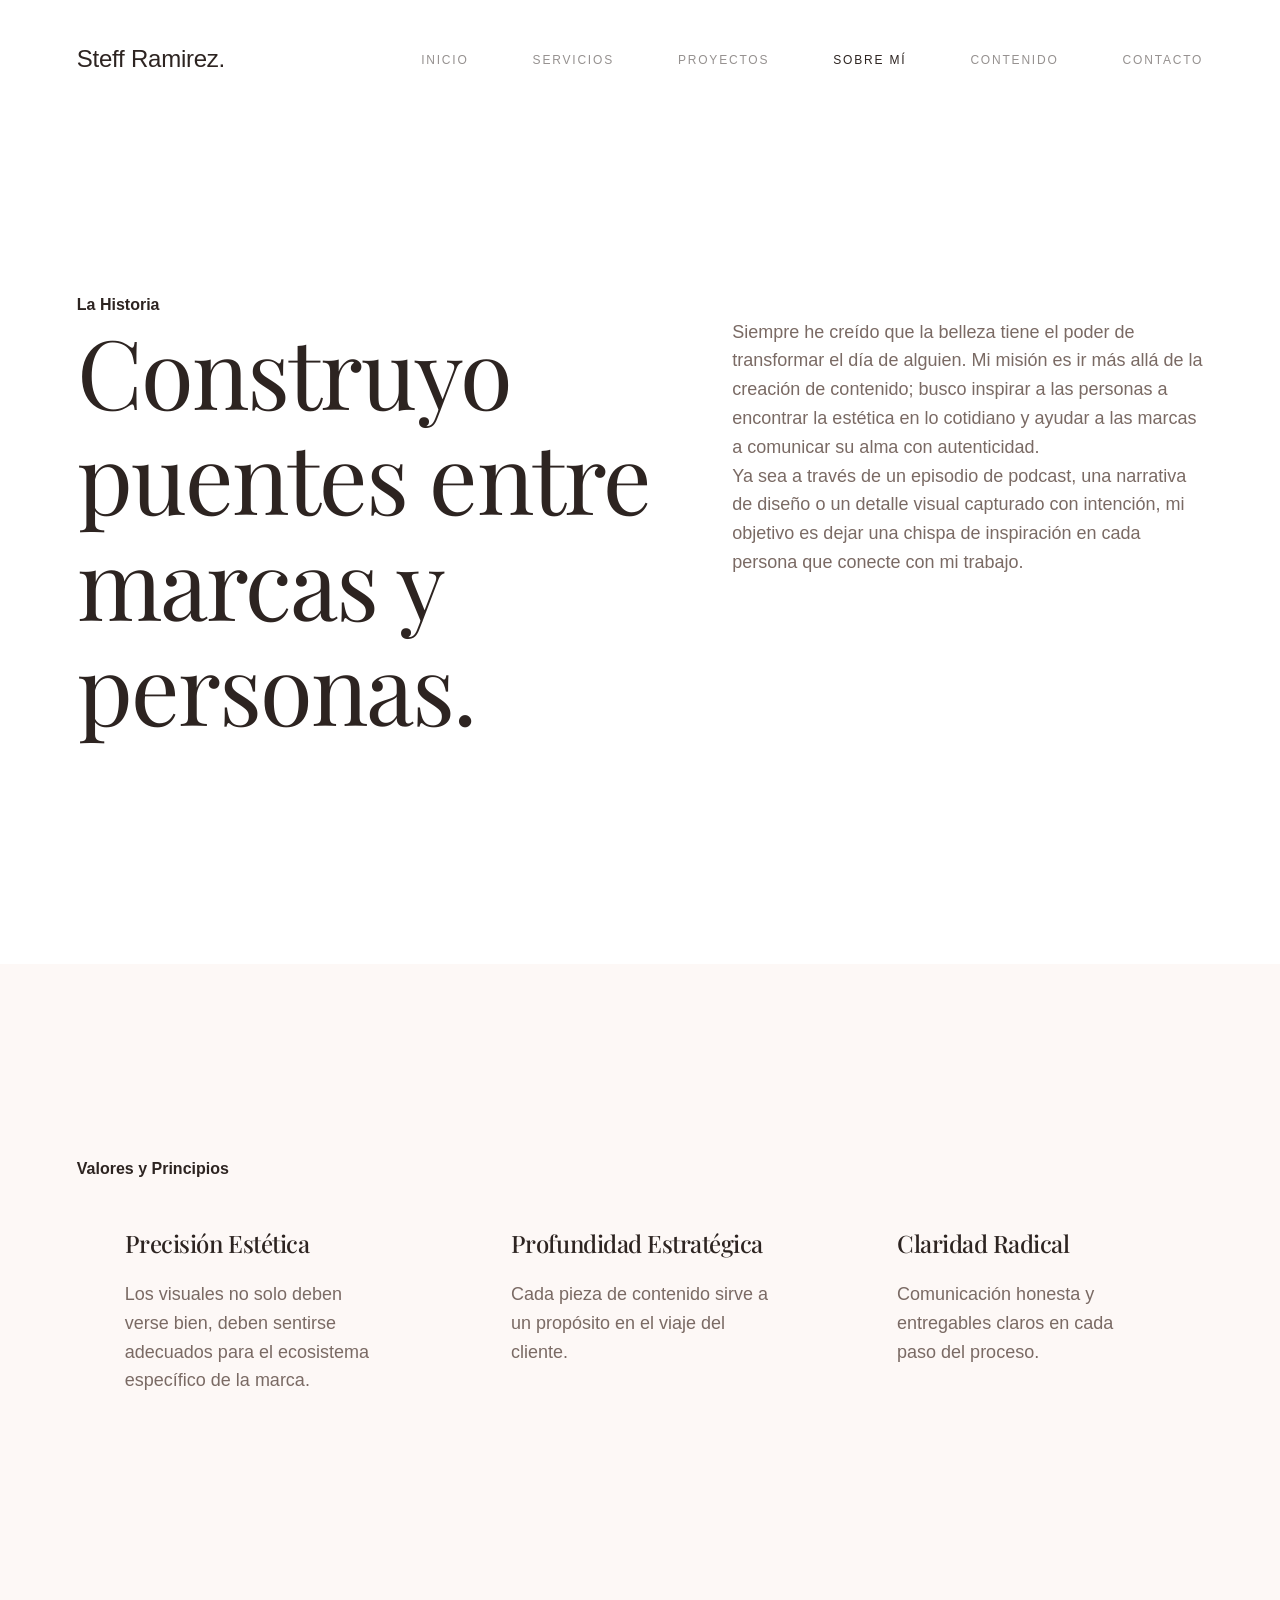
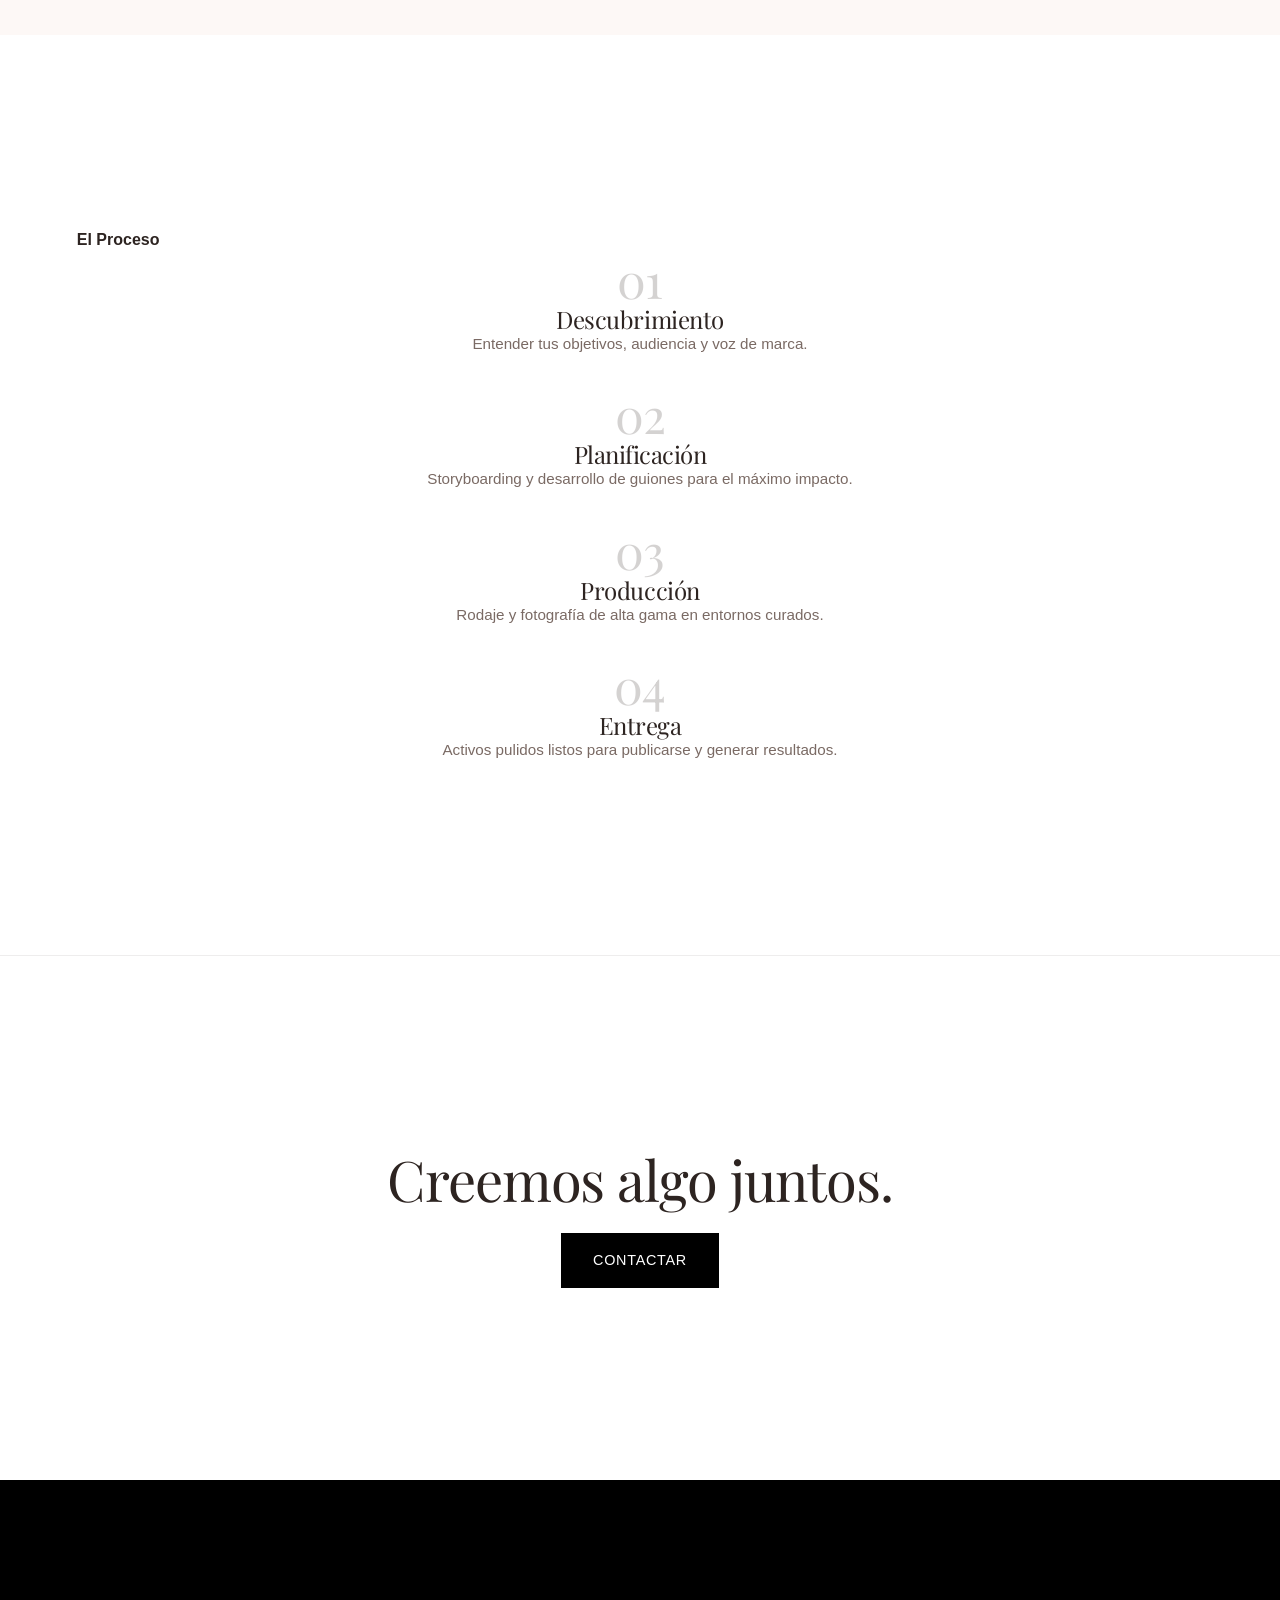
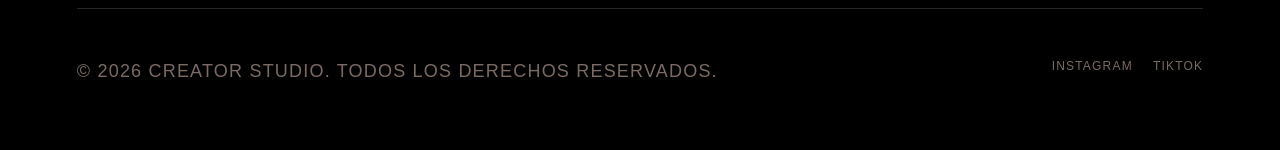
==== about.html @ 2f7686f2 "Initial commit: Portfolio base" ====
<!DOCTYPE html>
<html lang="es">

<head>
    <meta charset="UTF-8">
    <meta name="viewport" content="width=device-width, initial-scale=1.0">
    <meta name="description"
        content="Sobre mí - Steff Ramirez, Directora Creativa. Especializada en estética, diseño y narrativa visual para marcas premium.">
    <title>Sobre mí | Steff Ramirez</title>
    <link rel="stylesheet" href="css/style.css">
</head>

<body>

    <!-- Navegación -->
    <nav id="main-nav">
        <div class="container">
            <a href="index.html" class="logo">Steff Ramirez.</a>
            <button class="mobile-menu-btn" aria-label="Abrir menú">
                <span></span>
                <span></span>
            </button>
            <ul class="nav-links">
                <li><a href="index.html">Inicio</a></li>
                <li><a href="services.html">Servicios</a></li>
                <li><a href="work.html">Proyectos</a></li>
                <li><a href="about.html" class="active">Sobre mí</a></li>
                <li><a href="content.html">Contenido</a></li>
                <li><a href="contact.html">Contacto</a></li>
            </ul>
        </div>
    </nav>

    <main>
        <div style="margin-top: 100px;"></div>

        <!-- 1. INTRODUCCIÓN -->
        <section id="about-intro">
            <div class="container">
                <h4 class="section-label">La Historia</h4>
                <div class="grid grid-2">
                    <div>
                        <h1>Construyo puentes entre marcas y personas.</h1>
                    </div>
                    <div>
                        <p>Siempre he creído que la belleza tiene el poder de transformar el día de alguien. Mi misión
                            es ir más allá de la creación de contenido; busco inspirar a las personas a encontrar la
                            estética en lo cotidiano y ayudar a las marcas a comunicar su alma con autenticidad.</p>
                        <p>Ya sea a través de un episodio de podcast, una narrativa de diseño o un detalle visual
                            capturado con intención, mi objetivo es dejar una chispa de inspiración en cada persona que
                            conecte con mi trabajo.</p>
                    </div>
                </div>
            </div>
        </section>

        <!-- 2. VALORES / PRINCIPIOS -->
        <section id="values" style="background-color: var(--bg-secondary);">
            <div class="container">
                <h4 class="section-label">Valores y Principios</h4>
                <div class="grid grid-3">
                    <div class="card">
                        <h3>Precisión Estética</h3>
                        <p>Los visuales no solo deben verse bien, deben sentirse adecuados para el ecosistema específico
                            de la marca.</p>
                    </div>
                    <div class="card">
                        <h3>Profundidad Estratégica</h3>
                        <p>Cada pieza de contenido sirve a un propósito en el viaje del cliente.</p>
                    </div>
                    <div class="card">
                        <h3>Claridad Radical</h3>
                        <p>Comunicación honesta y entregables claros en cada paso del proceso.</p>
                    </div>
                </div>
            </div>
        </section>

        <!-- 3. PROCESO / CÓMO TRABAJO -->
        <section id="process">
            <div class="container">
                <h4 class="section-label">El Proceso</h4>
                <div class="grid grid-4" style="text-align: center;">
                    <div>
                        <h2 style="font-size: 3rem; opacity: 0.2; margin-bottom: 0;">01</h2>
                        <h3>Descubrimiento</h3>
                        <p style="font-size: 0.95rem;">Entender tus objetivos, audiencia y voz de marca.</p>
                    </div>
                    <div>
                        <h2 style="font-size: 3rem; opacity: 0.2; margin-bottom: 0;">02</h2>
                        <h3>Planificación</h3>
                        <p style="font-size: 0.95rem;">Storyboarding y desarrollo de guiones para el máximo impacto.</p>
                    </div>
                    <div>
                        <h2 style="font-size: 3rem; opacity: 0.2; margin-bottom: 0;">03</h2>
                        <h3>Producción</h3>
                        <p style="font-size: 0.95rem;">Rodaje y fotografía de alta gama en entornos curados.</p>
                    </div>
                    <div>
                        <h2 style="font-size: 3rem; opacity: 0.2; margin-bottom: 0;">04</h2>
                        <h3>Entrega</h3>
                        <p style="font-size: 0.95rem;">Activos pulidos listos para publicarse y generar resultados.</p>
                    </div>
                </div>
            </div>
        </section>

        <!-- CTA -->
        <section id="cta" style="text-align: center; border-top: 1px solid var(--border);">
            <div class="container">
                <h2>Creemos algo juntos.</h2>
                <a href="contact.html" class="btn btn-primary"
                    style="background: black; color: white; margin-top: var(--space-m);">Contactar</a>
            </div>
        </section>
    </main>

    <footer>
        <div class="container">
            <div class="footer-bottom">
                <p>&copy; 2026 Creator Studio. Todos los derechos reservados.</p>
                <div style="display: flex; gap: 20px;">
                    <a href="#" style="text-decoration: none; color: var(--text-secondary);">Instagram</a>
                    <a href="#" style="text-decoration: none; color: var(--text-secondary);">TikTok</a>
                </div>
            </div>
        </div>
    </footer>

    <script src="js/main.js"></script>
</body>

</html>
---- css/style.css ----
@import url('https://api.fontshare.com/v2/css?f[]=satoshi@400,500,700&display=swap');
@import url('https://fonts.googleapis.com/css2?family=Playfair+Display:ital,wght@0,400;0,600;1,400&family=Allison&display=swap');

/* 
  REFINED DESIGN SYSTEM - MODERN & PREMIUM
  Focus: Editorial Layout, Subtle Micro-interactions, Advanced Typography
*/

:root {
    /* Beauty & Interiors Palette - Warm, Blush, & Earthy */
    --bg-primary: #ffffff;
    --bg-secondary: #fdf8f6;
    /* Soft blush/cream */
    --bg-tertiary: #2d2421;
    /* Deep terracotta/espresso */

    --text-primary: #2d2421;
    --text-secondary: #7a6a64;
    --text-dim: #b5a49e;

    --accent: #e6b8a2;
    /* Soft terracotta accent */
    --accent-dark: #deab90;
    --border: rgba(45, 36, 33, 0.08);
    --border-light: rgba(255, 255, 255, 0.15);

    /* Typography */
    --font-main: 'Satoshi', sans-serif;
    --font-serif: 'Playfair Display', serif;
    --font-script: 'Allison', cursive;
    --lh-body: 1.6;
    --lh-heading: 1.1;
    --ls-heading: -0.02em;

    /* Proportional Spacing (Golden Ratio inspired) */
    --space-unit: 1rem;
    --space-sections: clamp(6rem, 15vw, 12rem);

    /* Transitions */
    --transition-main: all 0.6s cubic-bezier(0.16, 1, 0.3, 1);
}

/* Reset & Base */
*,
*::before,
*::after {
    box-sizing: border-box;
    margin: 0;
    padding: 0;
}

/* Global Accent Styles */
.serif {
    font-family: var(--font-serif);
}

.italic {
    font-family: var(--font-script);
    font-size: 1.4em;
    line-height: 0;
    vertical-align: middle;
}

html,
body {
    width: 100%;
    margin: 0;
    padding: 0;
    overflow-x: hidden;
    position: relative;
    -webkit-font-smoothing: antialiased;
}

body {
    font-family: var(--font-main);
    background-color: var(--bg-primary);
    color: var(--text-primary);
    line-height: var(--lh-body);
}

/* Base Typography */
h1,
h2,
h3 {
    font-family: var(--font-serif);
    font-weight: 400;
    line-height: var(--lh-heading);
    letter-spacing: var(--ls-heading);
}

h1 {
    font-size: clamp(3rem, 10vw, 6rem);
    margin-bottom: 2rem;
}

h2 {
    font-size: clamp(2rem, 6vw, 3.5rem);
    margin-bottom: 1.5rem;
}

h3 {
    font-size: clamp(1.1rem, 2vw, 1.5rem);
}

p {
    font-size: 1.125rem;
    color: var(--text-secondary);
}

/* Layout */
.container {
    max-width: 1400px;
    margin: 0 auto;
    padding: 0 6vw;
}

section {
    padding: var(--space-sections) 0;
}

/* Reveal Animation Class */
.reveal {
    opacity: 0;
    transform: translateY(30px);
    transition: var(--transition-main);
}

.reveal.visible {
    opacity: 1;
    transform: translateY(0);
}

/* Navigation - Modern Floating Style */
nav {
    position: fixed;
    top: 0;
    left: 0;
    width: 100%;
    padding: 2.5rem 0;
    z-index: 1000;
    transition: var(--transition-main);
}

nav.scrolled {
    padding: 1.5rem 0;
    background: rgba(255, 255, 255, 0.8);
    backdrop-filter: blur(20px);
    border-bottom: 1px solid var(--border);
}

nav .container {
    display: flex;
    justify-content: space-between;
    align-items: center;
}

.logo {
    font-family: var(--font-heading);
    font-size: 1.5rem;
    font-weight: 500;
    text-decoration: none;
    color: var(--text-primary);
    letter-spacing: -0.01em;
}

.nav-links {
    display: flex;
    gap: 4rem;
    list-style: none;
}

.nav-links a {
    text-decoration: none;
    color: var(--text-primary);
    font-size: 0.75rem;
    font-weight: 500;
    text-transform: uppercase;
    letter-spacing: 0.15em;
    opacity: 0.5;
    transition: var(--transition-main);
}

.nav-links a:hover,
.nav-links a.active {
    opacity: 1;
}

.mobile-menu-btn {
    display: none;
    flex-direction: column;
    gap: 6px;
    background: none;
    border: none;
    cursor: pointer;
    z-index: 1001;
    padding: 10px;
}

.mobile-menu-btn span {
    display: block;
    width: 24px;
    height: 1px;
    background: var(--text-primary);
    transition: var(--transition-main);
}

/* Hero Section - Personal Split Style */
.hero {
    min-height: 100vh;
    display: flex;
    align-items: center;
    position: relative;
    overflow: hidden;
    background-color: var(--bg-primary);
    padding: 100px 0 0 0;
}

.hero .container {
    display: grid;
    grid-template-columns: 1.2fr 1fr;
    align-items: center;
    gap: 4vw;
    max-width: 100%;
    padding: 0 8vw;
    z-index: 2;
}

.hero {
    min-height: 100vh;
    display: flex;
    align-items: center;
    padding: 140px 0 80px;
    background-color: var(--bg-primary);
}

.hero .container {
    display: grid;
    grid-template-columns: 1.2fr 0.8fr;
    /* Asimetría elegante */
    align-items: center;
    gap: 0;
    /* Controlamos el gap con margins */
}

.hero-content {
    max-width: 650px;
    z-index: 10;
    padding-right: 4rem;
}

@media (min-width: 1024px) {
    .hero-content {
        margin-right: -80px;
        /* Superposición sutil sobre la imagen */
    }
}

.hero-image-container {
    position: relative;
    aspect-ratio: 4/5;
    height: auto;
    width: 100%;
    overflow: hidden;
    border-radius: 2px;
    box-shadow: 0 40px 80px rgba(0, 0, 0, 0.03);
}

.hero-image-container::after {
    content: '';
    position: absolute;
    top: 0;
    left: 0;
    width: 100%;
    height: 100%;
    background: linear-gradient(to right, var(--bg-primary) 0%, transparent 15%);
    pointer-events: none;
}

.hero-image-container img {
    width: 100%;
    height: 100%;
    object-fit: cover;
    transition: transform 1.5s cubic-bezier(0.16, 1, 0.3, 1);
}

.hero-image-container:hover img {
    transform: scale(1.05);
}

.hero-vertical-label {
    position: absolute;
    top: 50%;
    right: 2rem;
    transform: translateY(-50%) rotate(90deg);
    transform-origin: center;
    font-size: 0.65rem;
    text-transform: uppercase;
    letter-spacing: 0.4em;
    color: rgba(255, 255, 255, 0.6);
    z-index: 10;
    white-space: nowrap;
    pointer-events: none;
}

.hero-tag {
    display: inline-block;
    padding: 0.5rem 0;
    /* Sin bordes, solo texto elegante */
    font-size: 0.75rem;
    text-transform: uppercase;
    letter-spacing: 0.2em;
    color: var(--text-dim);
    margin-bottom: 1rem;
}

.hero h1 {
    color: var(--text-primary);
    font-size: clamp(3rem, 6vw, 4.5rem);
    line-height: 1.05;
    margin-bottom: 2.5rem;
    font-weight: 400;
}

.hero-description {
    font-size: 1.15rem;
    font-weight: 300;
    letter-spacing: -0.01em;
    color: var(--text-secondary);
    max-width: 520px;
    margin-bottom: 4rem;
    line-height: 1.9;
    opacity: 0.9;
}

/* Buttons - Premium Reveal */
.btn {
    display: inline-flex;
    align-items: center;
    padding: 1rem 2rem;
    text-decoration: none;
    font-weight: 500;
    font-size: 0.9rem;
    letter-spacing: 0.05em;
    text-transform: uppercase;
    transition: all 0.4s cubic-bezier(0.16, 1, 0.3, 1);
    position: relative;
}

.btn-primary {
    background: var(--text-primary);
    color: white;
    border-radius: 0;
    /* Estilo boutique cuadrado */
}

.btn-primary:hover {
    background: #000;
    transform: translateY(-2px);
    box-shadow: 0 10px 20px rgba(0, 0, 0, 0.1);
}

.btn-secondary {
    color: var(--text-primary);
    border-bottom: 1px solid var(--text-primary);
    /* Estilo editorial link */
    padding: 1rem 0;
    margin-left: 2rem;
}

.btn-secondary:hover {
    color: var(--accent);
    border-bottom-color: var(--accent);
}

/* Grid System */
.grid {
    display: grid;
    gap: 2rem;
}

.grid-2 {
    grid-template-columns: 1.1fr 0.9fr;
    gap: 5rem;
}

.grid-3 {
    grid-template-columns: repeat(3, 1fr);
}

/* Boutique Gallery Grid - 3 Columns */
.work-grid {
    display: grid;
    grid-template-columns: repeat(3, 1fr);
    gap: 3rem 2rem;
    padding-top: 1rem;
}

.work-item {
    display: flex;
    flex-direction: column;
}

.work-item .img-wrapper {
    width: 100%;
    aspect-ratio: 4/5;
    overflow: hidden;
    border-radius: 2px;
    background: var(--bg-secondary);
    margin-bottom: 1.5rem;
    box-shadow: 0 10px 30px rgba(0, 0, 0, 0.02);
}

.work-item img {
    width: 100%;
    height: 100%;
    object-fit: cover;
    transition: transform 1.2s cubic-bezier(0.16, 1, 0.3, 1);
}

.work-item:hover img {
    transform: scale(1.05);
}

.work-info h3 {
    font-size: 1.1rem;
    /* Más pequeño para el grid de 3 */
    font-weight: 500;
    margin-bottom: 0.25rem;
    color: var(--text-primary);
}

.work-info span {
    font-family: var(--font-main);
    font-size: 0.65rem;
    /* Ajuste proporcional */
    text-transform: uppercase;
    letter-spacing: 0.15em;
    color: var(--accent);
    display: block;
    margin-bottom: 0.4rem;
}

/* Cards & Sections */
.section-header {
    margin-bottom: 5rem;
    max-width: 800px;
}

.label-main {
    font-size: 0.75rem;
    text-transform: uppercase;
    letter-spacing: 0.2em;
    color: var(--text-dim);
    margin-bottom: 0.75rem;
    display: block;
}

.offering-card {
    padding: 3rem 0;
    border-top: 1px solid var(--border);
    transition: var(--transition-main);
}

.offering-card::before {
    content: attr(data-number);
    display: block;
    font-family: var(--font-serif);
    font-size: 0.85rem;
    color: var(--accent);
    margin-bottom: 2rem;
    letter-spacing: 0.2em;
}

.offering-card h3 {
    margin-bottom: 1.5rem;
    font-size: 1.5rem;
    font-weight: 500;
    color: var(--text-primary);
}

.offering-card p {
    font-size: 1rem;
    color: var(--text-secondary);
    line-height: 1.7;
    max-width: 90%;
}

.offering-card:hover {
    transform: translateY(10px);
    /* Movimiento suave sin alterar el tamaño de la caja */
}

.card {
    padding: 3rem;
    background: var(--bg-secondary);
    border: none;
    transition: var(--transition-main);
}

.card h3 {
    margin-bottom: 1.5rem;
    font-size: 1.5rem;
    font-weight: 500;
    color: var(--text-primary);
}

.card p {
    color: var(--text-secondary);
}

.card:hover {
    transform: translateY(-10px);
    box-shadow: 0 20px 40px rgba(0, 0, 0, 0.03);
}

.process-list {
    margin-top: 2rem;
}

.process-item {
    padding: 1.5rem 0;
    border-bottom: 1px solid var(--border);
}

.process-item:last-child {
    border-bottom: none;
}

.process-item h4 {
    font-size: 0.9rem;
    text-transform: uppercase;
    letter-spacing: 0.1em;
    margin-bottom: 0.5rem;
    color: var(--text-primary);
}

.process-item p {
    font-size: 0.95rem;
    color: var(--text-secondary);
}

/* Footer */
footer {
    padding: 8rem 0 4rem;
    background: #000;
    color: white;
}

.footer-top {
    display: flex;
    justify-content: space-between;
    align-items: flex-end;
    margin-bottom: 6rem;
}

.footer-logo {
    font-family: var(--font-heading);
    font-size: 1.5rem;
    font-weight: 500;
    letter-spacing: -0.01em;
    opacity: 0.9;
}

.footer-bottom {
    display: flex;
    justify-content: space-between;
    padding-top: 3rem;
    border-top: 1px solid var(--border-light);
    font-size: 0.75rem;
    color: var(--text-dim);
    text-transform: uppercase;
    letter-spacing: 0.1em;
}

/* Responsive */
@media (max-width: 1024px) {
    .hero .container {
        grid-template-columns: 1fr;
        text-align: center;
        gap: 4rem;
    }

    .hero-content {
        max-width: 100%;
        padding-right: 0;
        margin-right: 0;
    }

    .hero-image-container {
        max-width: 500px;
        /* Tamaño más manejable en tablet vertical */
        margin: 0 auto;
    }

    .btn-secondary {
        margin-left: 0;
        margin-top: 2rem;
        display: block;
        width: fit-content;
        margin-inline: auto;
    }
}

@media (max-width: 900px) {
    .mobile-menu-btn {
        display: flex;
    }

    .nav-links {
        position: fixed;
        top: 0;
        right: -100%;
        width: 100%;
        height: 100vh;
        background: var(--bg-primary);
        flex-direction: column;
        justify-content: center;
        align-items: center;
        gap: 3rem;
        transition: var(--transition-main);
        z-index: 1000;
        visibility: hidden;
        /* Seguridad extra contra overflow */
        pointer-events: none;
    }

    .nav-links.open {
        right: 0;
        visibility: visible;
        pointer-events: all;
    }

    .nav-links a {
        font-size: 1.5rem;
        opacity: 1;
    }

    .grid-2,
    .grid-3 {
        grid-template-columns: 1fr;
        gap: 4rem;
    }

    .work-grid {
        grid-template-columns: repeat(2, 1fr);
        gap: 2rem;
    }
}

@media (max-width: 600px) {
    .container {
        padding: 0 6vw;
    }

    h1 {
        font-size: 2.5rem;
    }

    .work-grid {
        grid-template-columns: 1fr;
    }

    /* 1 en móvil */

    .work-item.small {
        margin-top: 0;
    }

    .footer-top {
        flex-direction: column;
        align-items: flex-start;
        gap: 2rem;
    }

    .footer-logo {
        font-size: 1.2rem;
        word-break: break-word;
    }

    .cta-group {
        display: flex;
        flex-direction: column;
        align-items: center;
    }

    .footer-bottom {
        flex-direction: column;
        gap: 2rem;
        text-align: center;
        align-items: center;
    }

    .footer-bottom div {
        justify-content: center;
    }
}

/* Global Fix for Overflow */
img,
video,
iframe,
canvas,
svg {
    max-width: 100%;
    height: auto;
}

h1,
h2,
h3,
h4,
h5,
h6,
p,
a,
span {
    overflow-wrap: break-word;
    word-wrap: break-word;
}

html,
body {
    max-width: 100%;
    overflow-x: hidden;
}
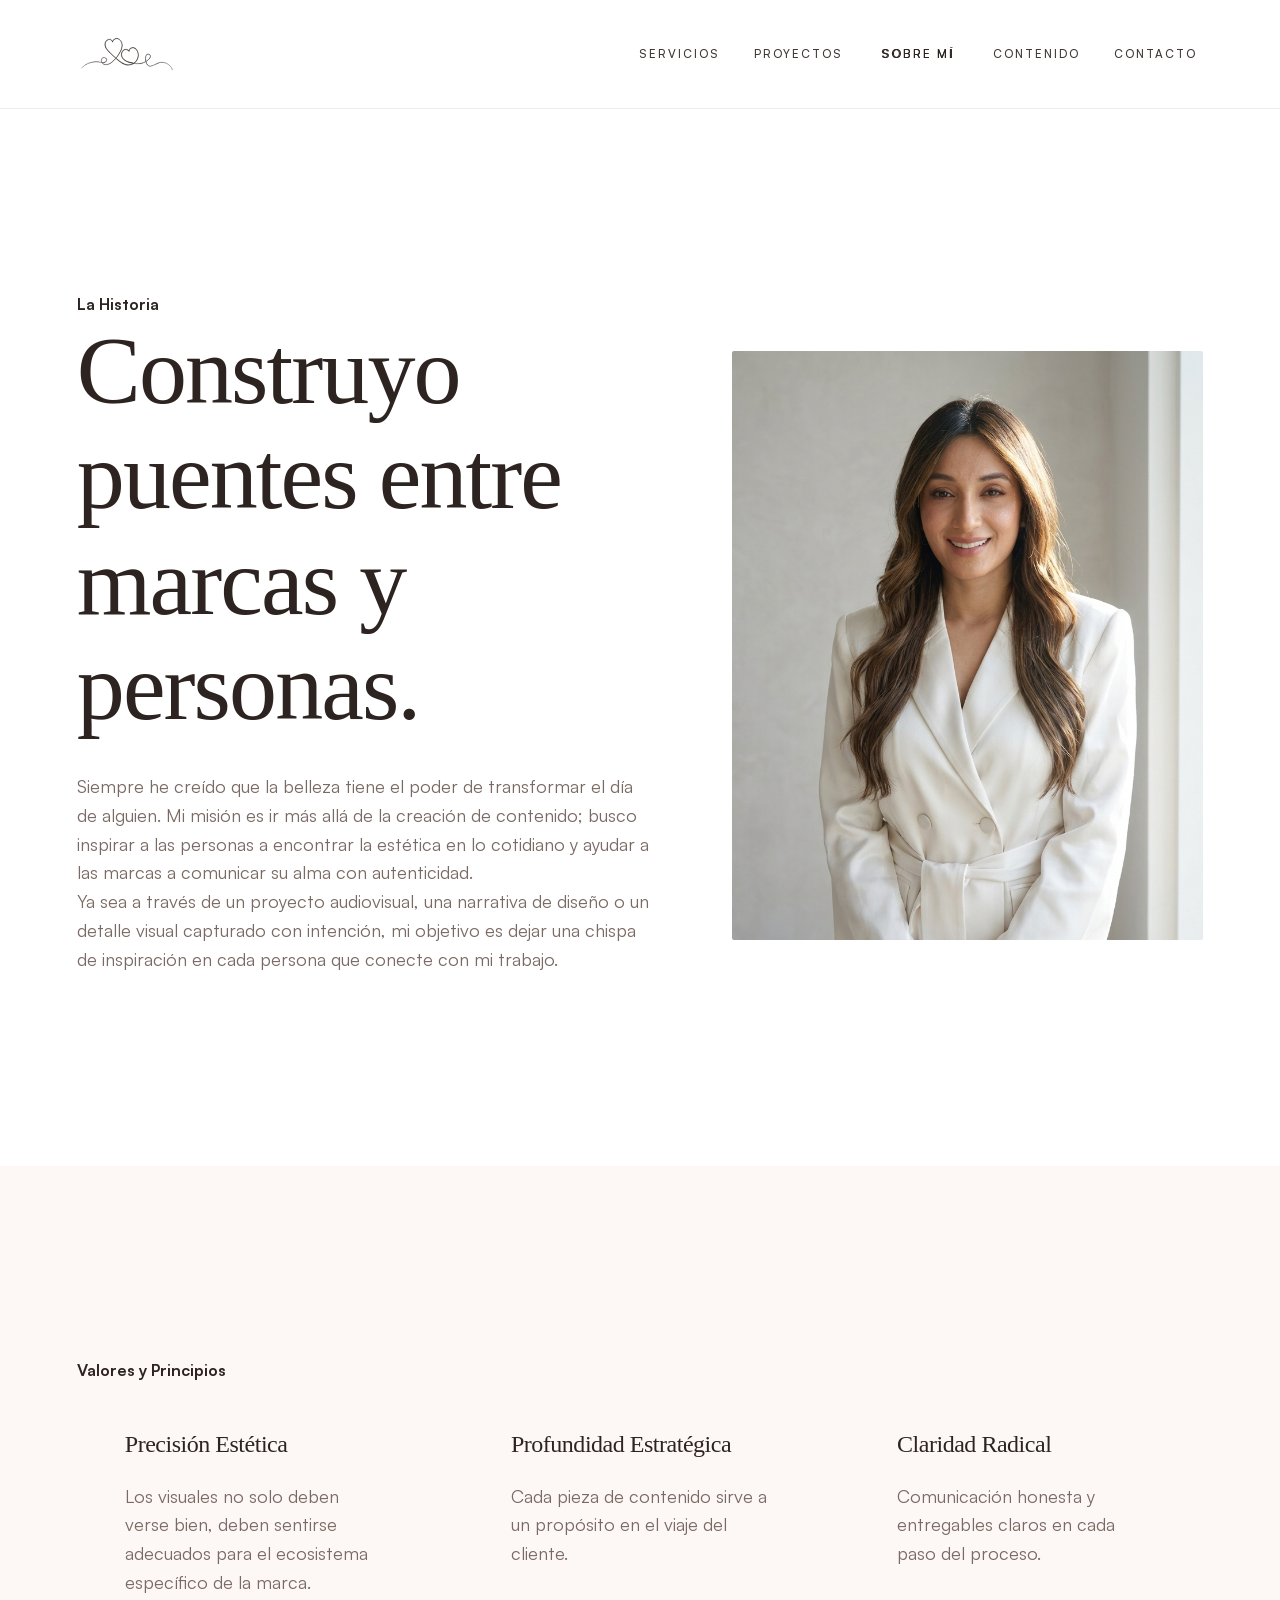
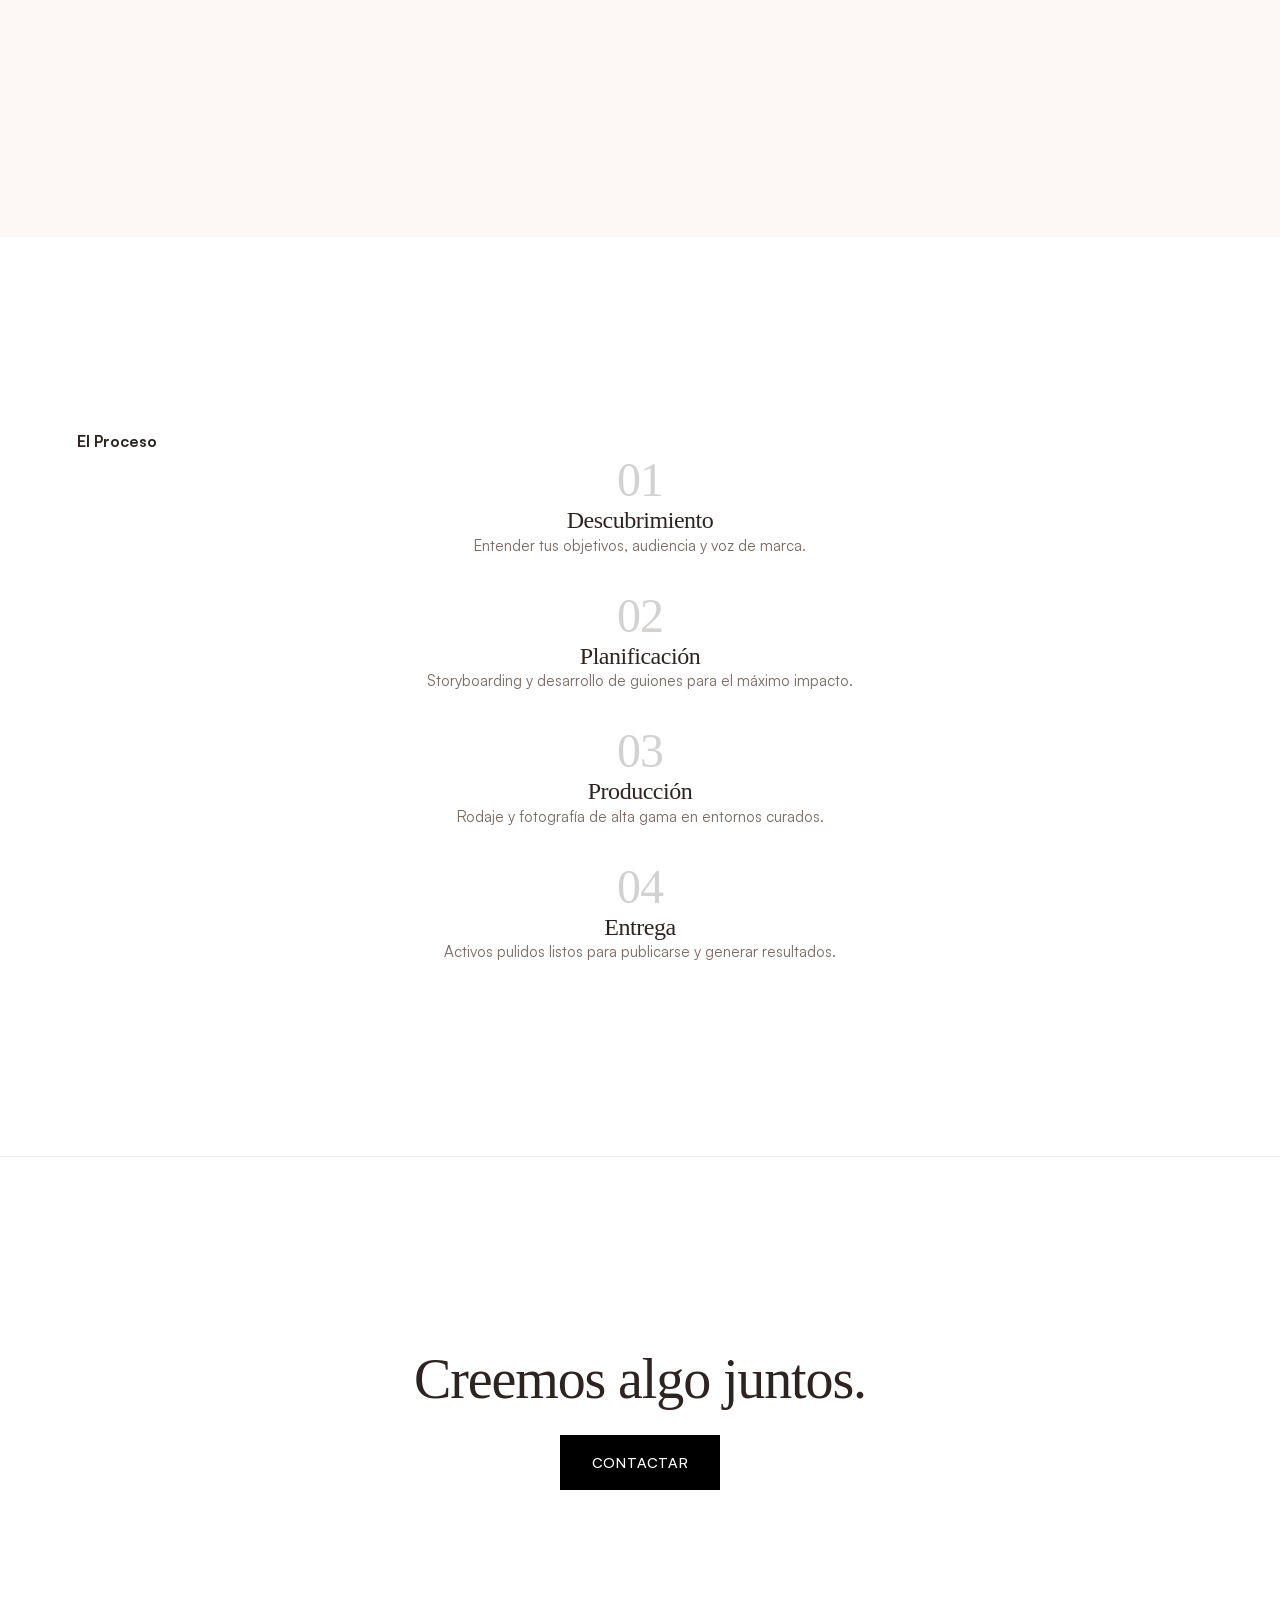
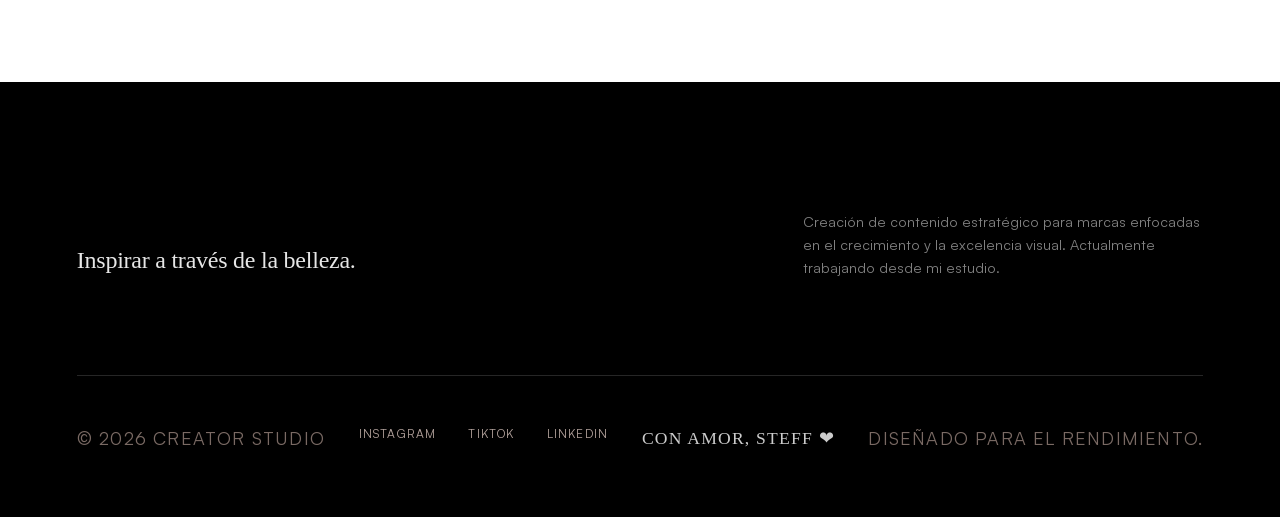
==== commit 9e850855: "Refactor: remove podcast, focus on UGC/Beauty/Home/Fashion niches, and unify footers" ====
--- a/about.html
+++ b/about.html
@@ -13,15 +13,20 @@
 <body>
 
     <!-- Navegación -->
-    <nav id="main-nav">
+    <nav id="main-nav" class="nav-dark">
         <div class="container">
-            <a href="index.html" class="logo">Steff Ramirez.</a>
+            <a href="index.html" class="logo">
+                <svg xmlns="http://www.w3.org/2000/svg" viewBox="0 0 2933.33 1954.67" class="heart-svg">
+                    <g transform="matrix(0.13333, 0, 0, -0.13333, 0, 1954.67)">
+                        <path
+                            d="m 15835.3,7296.64 c 621.3,-287.17 84.7,-932.61 -257.8,-1216.07 -120.2,-102.2 -248.4,-195.1 -382.3,-279.2 -33.3,155.99 -52.9,315.15 -59,474.64 -23.1,413.76 92.4,1304.7 699.1,1020.63 z M 10427,6170.62 c -475.45,402.97 -747.29,1041.81 -459.12,1634.15 127.62,267.7 377.12,493.61 679.42,524.22 293.9,29.46 609.9,-106.26 774.5,-353.84 10.4,-15.89 28.9,-25.78 49.1,-24.31 29.8,2.17 52.1,28.05 50,57.8 -16.6,229.22 95.2,470.3 285.9,600.12 220.4,149.48 511.7,159.47 758.9,73 159.7,-55.06 301.7,-153.58 417.8,-275.78 196.8,-207.01 322.9,-475.48 389.3,-752.03 148.6,-615.93 3.5,-1296.04 -382.2,-1798.49 -133.3,-173.28 -295.9,-323.92 -477.3,-446.84 -246.7,40.89 -493.8,90.05 -737,147.58 -484.1,116.32 -968.2,285.75 -1349.3,614.42 z M 7328.69,7681.25 c -324.97,314.68 -656.75,634.22 -877.05,1031.03 -266.16,470.27 -347.94,1119.94 41.37,1545.72 192.7,219.1 503.89,360.7 793.25,275.7 227.99,-66.4 427.52,-254.9 488.45,-485.9 4.96,-19.6 21.08,-35.3 42.24,-38.8 28.56,-4.7 55.54,14.6 60.26,43.2 52.32,302.2 305.18,544.2 588.03,644.5 296.26,110.9 619.29,26.9 863.62,-162.3 329.65,-254.7 524.44,-667.33 547.17,-1081.33 32.99,-531.92 -156.33,-1050.83 -389.54,-1521.93 -246.32,-497.77 -553.73,-965.22 -912.06,-1389.72 -425,369.11 -840.66,748.95 -1245.74,1139.83 z M 5660.39,6532.73 c 256.58,148.76 622.97,40.24 777.81,-207.03 167.64,-281.23 -43.2,-588.39 -309.32,-709.22 -205.14,-97.25 -438.51,-93.42 -660.68,-62.21 -172.74,314.33 -130.63,779.81 192.19,978.46 z M 20586.8,4668.25 c -691.4,836.89 -1922.9,1179.93 -2910.5,677.34 -277.1,-128.17 -541.5,-282.72 -820.5,-405.43 -207.3,-90.74 -424.7,-164.6 -651.3,-175.84 -147.7,-6.26 -300.4,12.5 -436.7,70.64 -324.9,154.09 -485.4,557.9 -567.3,892.69 1.8,3.06 3.2,6.3 4.1,9.73 296.5,182.83 575.8,403.92 785.3,684.78 202,270.01 321.3,640.29 -4.2,868.41 -77.4,53.16 -159.8,94.89 -251.1,118.46 -268.6,69.19 -457.7,-101.71 -556.3,-336.09 -163.3,-405.38 -145.8,-881.96 -59,-1304.67 -186.8,-109.97 -383.4,-203.59 -587.3,-276.01 -426.9,-152.45 -886.1,-193.86 -1337.4,-171.32 -187.6,9.34 -374.8,29.63 -561.1,57.34 858.5,613.92 1161.5,1876.96 640.9,2804.94 -179.7,320.82 -482.5,584.02 -853.7,643.31 -245.4,42.64 -512.2,-3.13 -712.1,-157.87 -160.4,-126.7 -264.2,-316.02 -290.5,-517.12 -198.4,207.67 -496.3,314.53 -782.2,287.1 -340.3,-32.79 -626,-284.79 -768.63,-585.15 -311.28,-640.71 -28.71,-1331.18 485.73,-1768.63 393.1,-340.72 898.8,-520.58 1396.5,-639.96 198.8,-47.15 397.8,-88.29 598.4,-124.34 -150.8,-83.75 -311.6,-149.76 -477.9,-195.97 -1160.3,-334.41 -2183.87,460.29 -3014.17,1174.89 -72.98,61.95 -145.63,124.3 -218.06,186.88 364.72,428.57 678.02,901.03 929.66,1404.51 242.37,484.78 437.07,1016.97 405.08,1568.2 -28.15,549.83 -348.39,1112.03 -874.93,1320.73 -212.77,85.1 -450.84,92.1 -666.39,13.7 -268.5,-95.1 -508.48,-301.2 -613.36,-568.1 -31.99,61.4 -72.31,118.1 -118.42,168.8 -268.55,292.2 -658.56,351.7 -1005.42,161.2 -698.91,-398.7 -700.66,-1262.85 -340.34,-1897.23 226.67,-409.55 565.45,-737.22 896.55,-1058.22 406.38,-392.74 823.4,-774.41 1249.81,-1145.29 -242.51,-277.87 -507.13,-536.45 -791.13,-771.86 -325.09,-268.06 -693.41,-509.22 -1116.38,-573.44 -358.25,-52.22 -757.28,33.93 -1009.55,306.06 -19.7,20.83 -37.73,42.98 -54.53,66.05 131.89,-14.03 266.6,-16.23 399.4,7.47 234.31,40.36 462.73,179.61 571.95,396.62 120.12,240.2 37.29,494.04 -181.16,642.24 -196.76,134.93 -473.03,173.35 -683.65,47.39 -338.54,-210.17 -388.73,-692.17 -211.53,-1026.1 -85.96,13.04 -171.62,29.62 -257.31,47.09 C 3673.62,5915.16 1995.44,5453.71 991.516,4276.3 2002.53,5438.3 3674.74,5885.38 5158.1,5557.53 c 91.42,-19.29 183.38,-37.76 276.35,-51.95 235.2,-390.47 736.91,-530.17 1168.23,-467.5 438.04,63.79 820.92,309.83 1156.32,583.72 288.46,237.02 557.36,497.69 803.96,778.05 72.64,-62.86 145.49,-125.49 218.68,-187.71 862.02,-744.8 1912.46,-1546.31 3119.36,-1198.95 224.9,62.73 440.1,159.64 636.1,286.74 444.3,-69.48 898.2,-100.15 1346.4,-45.16 447.2,51.02 878.9,206.86 1265.3,435.66 33.8,-132.74 77.7,-263.26 136.3,-387.84 99.7,-209.84 243.4,-416.11 461.6,-514.74 72.8,-31.89 149.1,-49.3 227,-61.49 755.7,-105.36 1437.4,557.15 2142.3,749.36 292,82.26 601.5,96.58 901.4,52.77 898.8,-130.76 1741.4,-776.25 1991.1,-1666.49 -79.1,295.2 -227,570.6 -421.7,806.25" />
+                    </g>
+                </svg></a>
             <button class="mobile-menu-btn" aria-label="Abrir menú">
                 <span></span>
                 <span></span>
             </button>
             <ul class="nav-links">
-                <li><a href="index.html">Inicio</a></li>
                 <li><a href="services.html">Servicios</a></li>
                 <li><a href="work.html">Proyectos</a></li>
                 <li><a href="about.html" class="active">Sobre mí</a></li>
@@ -38,17 +43,21 @@
         <section id="about-intro">
             <div class="container">
                 <h4 class="section-label">La Historia</h4>
-                <div class="grid grid-2">
-                    <div>
+                <div class="grid grid-2" style="align-items: center;">
+                    <div class="reveal">
                         <h1>Construyo puentes entre marcas y personas.</h1>
-                    </div>
-                    <div>
                         <p>Siempre he creído que la belleza tiene el poder de transformar el día de alguien. Mi misión
                             es ir más allá de la creación de contenido; busco inspirar a las personas a encontrar la
                             estética en lo cotidiano y ayudar a las marcas a comunicar su alma con autenticidad.</p>
-                        <p>Ya sea a través de un episodio de podcast, una narrativa de diseño o un detalle visual
+                        <p>Ya sea a través de un proyecto audiovisual, una narrativa de diseño o un detalle visual
                             capturado con intención, mi objetivo es dejar una chispa de inspiración en cada persona que
                             conecte con mi trabajo.</p>
+                    </div>
+                    <div class="reveal">
+                        <div class="img-wrapper" style="aspect-ratio: 4/5; overflow: hidden; border-radius: 2px;">
+                            <img src="assets/images/creator.png" alt="Steff Ramirez"
+                                style="width: 100%; height: 100%; object-fit: cover;">
+                        </div>
                     </div>
                 </div>
             </div>
@@ -117,12 +126,25 @@
 
     <footer>
         <div class="container">
+            <div class="footer-top">
+                <div class="footer-logo">Inspirar a través de la belleza.</div>
+                <div style="max-width: 400px;">
+                    <p style="color: rgba(255,255,255,0.5); font-size: 0.9rem;">Creación de contenido estratégico para
+                        marcas enfocadas en el crecimiento y la excelencia visual. Actualmente trabajando desde mi
+                        estudio.</p>
+                </div>
+            </div>
             <div class="footer-bottom">
-                <p>&copy; 2026 Creator Studio. Todos los derechos reservados.</p>
-                <div style="display: flex; gap: 20px;">
-                    <a href="#" style="text-decoration: none; color: var(--text-secondary);">Instagram</a>
-                    <a href="#" style="text-decoration: none; color: var(--text-secondary);">TikTok</a>
+                <p>&copy; 2026 Creator Studio</p>
+                <div style="display: flex; gap: 2rem;">
+                    <a href="#" style="color: inherit; text-decoration: none;">Instagram</a>
+                    <a href="#" style="color: inherit; text-decoration: none;">TikTok</a>
+                    <a href="#" style="color: inherit; text-decoration: none;">LinkedIn</a>
                 </div>
+                <div style="font-family: var(--font-serif); font-size: 1.1rem; color: rgba(255,255,255,0.8);">
+                    Con amor, Steff &#10084;
+                </div>
+                <p>Diseñado para el Rendimiento.</p>
             </div>
         </div>
     </footer>
--- a/css/style.css
+++ b/css/style.css
@@ -1,5 +1,36 @@
-@import url('https://api.fontshare.com/v2/css?f[]=satoshi@400,500,700&display=swap');
-@import url('https://fonts.googleapis.com/css2?family=Playfair+Display:ital,wght@0,400;0,600;1,400&family=Allison&display=swap');
+@font-face {
+    font-family: 'Satoshi';
+    src: url('../assets/fonts/Satoshi-Regular.woff2') format('woff2');
+    font-weight: 400;
+    font-style: normal;
+    font-display: block;
+}
+
+@font-face {
+    font-family: 'Satoshi';
+    src: url('../assets/fonts/Satoshi-Medium.woff2') format('woff2');
+    font-weight: 500;
+    font-style: normal;
+    font-display: block;
+}
+
+@font-face {
+    font-family: 'Satoshi';
+    src: url('../assets/fonts/Satoshi-Bold.woff2') format('woff2');
+    font-weight: 700;
+    font-style: normal;
+    font-display: block;
+}
+
+@font-face {
+    font-family: 'Allison';
+    src: url('../assets/fonts/Allison-Regular.woff2') format('woff2');
+    font-weight: 400;
+    font-style: normal;
+    font-display: block;
+}
+
+@import url('https://fonts.googleapis.com/css2?family=Playfair+Display:ital,wght@0,400;0,600;1,400&family=Great+Vibes&display=block');
 
 /* 
   REFINED DESIGN SYSTEM - MODERN & PREMIUM
@@ -27,6 +58,7 @@
     /* Typography */
     --font-main: 'Satoshi', sans-serif;
     --font-serif: 'Playfair Display', serif;
+    --font-heading: 'Playfair Display', serif;
     --font-script: 'Allison', cursive;
     --lh-body: 1.6;
     --lh-heading: 1.1;
@@ -55,10 +87,21 @@
 }
 
 .italic {
+    font-family: inherit;
+    font-style: normal;
+    font-size: inherit;
+    line-height: inherit;
+    vertical-align: baseline;
+}
+
+.script-text {
     font-family: var(--font-script);
-    font-size: 1.4em;
-    line-height: 0;
-    vertical-align: middle;
+    font-size: 1.8em;
+    line-height: 1;
+    vertical-align: baseline;
+    font-weight: 400;
+    text-transform: none;
+    display: inline-block;
 }
 
 html,
@@ -136,53 +179,115 @@
     top: 0;
     left: 0;
     width: 100%;
-    padding: 2.5rem 0;
+    padding: 1.5rem 0;
     z-index: 1000;
-    transition: var(--transition-main);
+    border-bottom: 1px solid transparent;
+    /* Constant height */
+    transition: padding 0.4s ease,
+        background 0.4s ease,
+        border-color 0.4s ease;
 }
 
 nav.scrolled {
-    padding: 1.5rem 0;
+    padding: 1rem 0;
     background: rgba(255, 255, 255, 0.8);
     backdrop-filter: blur(20px);
     border-bottom: 1px solid var(--border);
+}
+
+nav.nav-dark {
+    background: rgba(255, 255, 255, 1);
+    border-bottom: 1px solid var(--border);
+}
+
+/* Force immediate state on subpages with white backgrounds */
+nav.nav-dark * {
+    transition: none !important;
 }
 
 nav .container {
     display: flex;
     justify-content: space-between;
     align-items: center;
+    height: 60px;
+    /* Fixed height for the navigation content */
 }
 
 .logo {
-    font-family: var(--font-heading);
-    font-size: 1.5rem;
-    font-weight: 500;
     text-decoration: none;
+    line-height: 0;
+    display: flex;
+    align-items: center;
+}
+
+.heart-svg {
+    width: 100px;
+    height: auto;
+    display: inline-block;
+    vertical-align: middle;
+}
+
+.heart-svg path {
+    fill: #ffffff;
+    stroke: #ffffff;
+    /* Adding stroke to thicken the lines */
+    stroke-width: 50;
+    /* High value because of the large SVG coordinate system */
+    transition: var(--transition-main);
+}
+
+nav.scrolled .heart-svg path,
+nav.nav-dark .heart-svg path {
+    fill: var(--text-primary);
+    stroke: var(--text-primary);
+}
+
+nav.scrolled .logo,
+nav.nav-dark .logo {
     color: var(--text-primary);
-    letter-spacing: -0.01em;
 }
 
 .nav-links {
     display: flex;
-    gap: 4rem;
+    gap: 0;
     list-style: none;
+    align-items: center;
+}
+
+.nav-links li {
+    width: 95px;
+    /* Fixed container to prevent expansion on any OS */
+    text-align: right;
+    margin-left: 1.5rem;
 }
 
 .nav-links a {
+    font-family: var(--font-main);
     text-decoration: none;
-    color: var(--text-primary);
-    font-size: 0.75rem;
+    color: #ffffff;
+    font-size: 0.72rem;
     font-weight: 500;
     text-transform: uppercase;
-    letter-spacing: 0.15em;
-    opacity: 0.5;
-    transition: var(--transition-main);
+    letter-spacing: 0.18em;
+    opacity: 0.9;
+    display: block;
+    line-height: 1;
+    min-width: 80px;
+    /* Reserve space to prevent expansion */
+    text-align: center;
+    -webkit-font-smoothing: antialiased;
+    transition: color 0.3s ease, opacity 0.3s ease;
+}
+
+nav.scrolled .nav-links a,
+nav.nav-dark .nav-links a {
+    color: var(--text-primary);
 }
 
 .nav-links a:hover,
 .nav-links a.active {
     opacity: 1;
+    text-shadow: 0.6px 0 0 currentColor;
 }
 
 .mobile-menu-btn {
@@ -200,46 +305,70 @@
     display: block;
     width: 24px;
     height: 1px;
+    background: #ffffff;
+    transition: var(--transition-main);
+}
+
+nav.scrolled .mobile-menu-btn span,
+nav.nav-dark .mobile-menu-btn span {
     background: var(--text-primary);
-    transition: var(--transition-main);
 }
 
 /* Hero Section - Personal Split Style */
+/* Hero Section - Modern Full-Width with Overlay */
 .hero {
     min-height: 100vh;
     display: flex;
     align-items: center;
     position: relative;
     overflow: hidden;
-    background-color: var(--bg-primary);
-    padding: 100px 0 0 0;
+    padding: 100px 0;
+}
+
+.hero-bg {
+    position: absolute;
+    top: -10%;
+    left: 0;
+    width: 100%;
+    height: 120%;
+    background: url('../assets/images/hero_new.png') no-repeat center 10%/cover;
+    z-index: -1;
+    will-change: transform;
+}
+
+.hero::before {
+    content: '';
+    position: absolute;
+    top: 0;
+    left: 0;
+    width: 100%;
+    height: 100%;
+    background: linear-gradient(90deg,
+            rgba(0, 0, 0, 0.5) 0%,
+            rgba(0, 0, 0, 0.2) 50%,
+            rgba(0, 0, 0, 0) 100%);
+    z-index: 1;
 }
 
 .hero .container {
-    display: grid;
-    grid-template-columns: 1.2fr 1fr;
-    align-items: center;
-    gap: 4vw;
-    max-width: 100%;
-    padding: 0 8vw;
-    z-index: 2;
-}
-
-.hero {
-    min-height: 100vh;
-    display: flex;
-    align-items: center;
-    padding: 140px 0 80px;
-    background-color: var(--bg-primary);
-}
-
-.hero .container {
-    display: grid;
-    grid-template-columns: 1.2fr 0.8fr;
-    /* Asimetría elegante */
-    align-items: center;
-    gap: 0;
-    /* Controlamos el gap con margins */
+    position: relative;
+    z-index: 10;
+    width: 100%;
+    display: block;
+    /* Centrado clásico o alineado a izquierda */
+}
+
+.hero-content {
+    max-width: 580px;
+    margin-top: 12rem;
+}
+
+@media (max-width: 1024px) {
+    .hero::before {
+        background: linear-gradient(180deg,
+                rgba(0, 0, 0, 0.6) 0%,
+                rgba(0, 0, 0, 0.3) 100%);
+    }
 }
 
 .hero-content {
@@ -305,31 +434,32 @@
 .hero-tag {
     display: inline-block;
     padding: 0.5rem 0;
-    /* Sin bordes, solo texto elegante */
     font-size: 0.75rem;
     text-transform: uppercase;
     letter-spacing: 0.2em;
-    color: var(--text-dim);
+    color: rgba(255, 255, 255, 0.7);
     margin-bottom: 1rem;
 }
 
 .hero h1 {
-    color: var(--text-primary);
-    font-size: clamp(3rem, 6vw, 4.5rem);
-    line-height: 1.05;
-    margin-bottom: 2.5rem;
+    color: #ffffff;
+    font-size: clamp(2.5rem, 5vw, 3.5rem);
+    line-height: 1.1;
+    margin-bottom: 2rem;
     font-weight: 400;
+    text-shadow: 0 2px 10px rgba(0, 0, 0, 0.2);
 }
 
 .hero-description {
-    font-size: 1.15rem;
+    font-size: 1.1rem;
     font-weight: 300;
     letter-spacing: -0.01em;
-    color: var(--text-secondary);
-    max-width: 520px;
-    margin-bottom: 4rem;
-    line-height: 1.9;
-    opacity: 0.9;
+    color: rgba(255, 255, 255, 0.9);
+    max-width: 460px;
+    /* More compact description */
+    margin-bottom: 3rem;
+    line-height: 1.8;
+    opacity: 1;
 }
 
 /* Buttons - Premium Reveal */
@@ -360,8 +490,8 @@
 }
 
 .btn-secondary {
-    color: var(--text-primary);
-    border-bottom: 1px solid var(--text-primary);
+    color: #ffffff;
+    border-bottom: 1px solid #ffffff;
     /* Estilo editorial link */
     padding: 1rem 0;
     margin-left: 2rem;
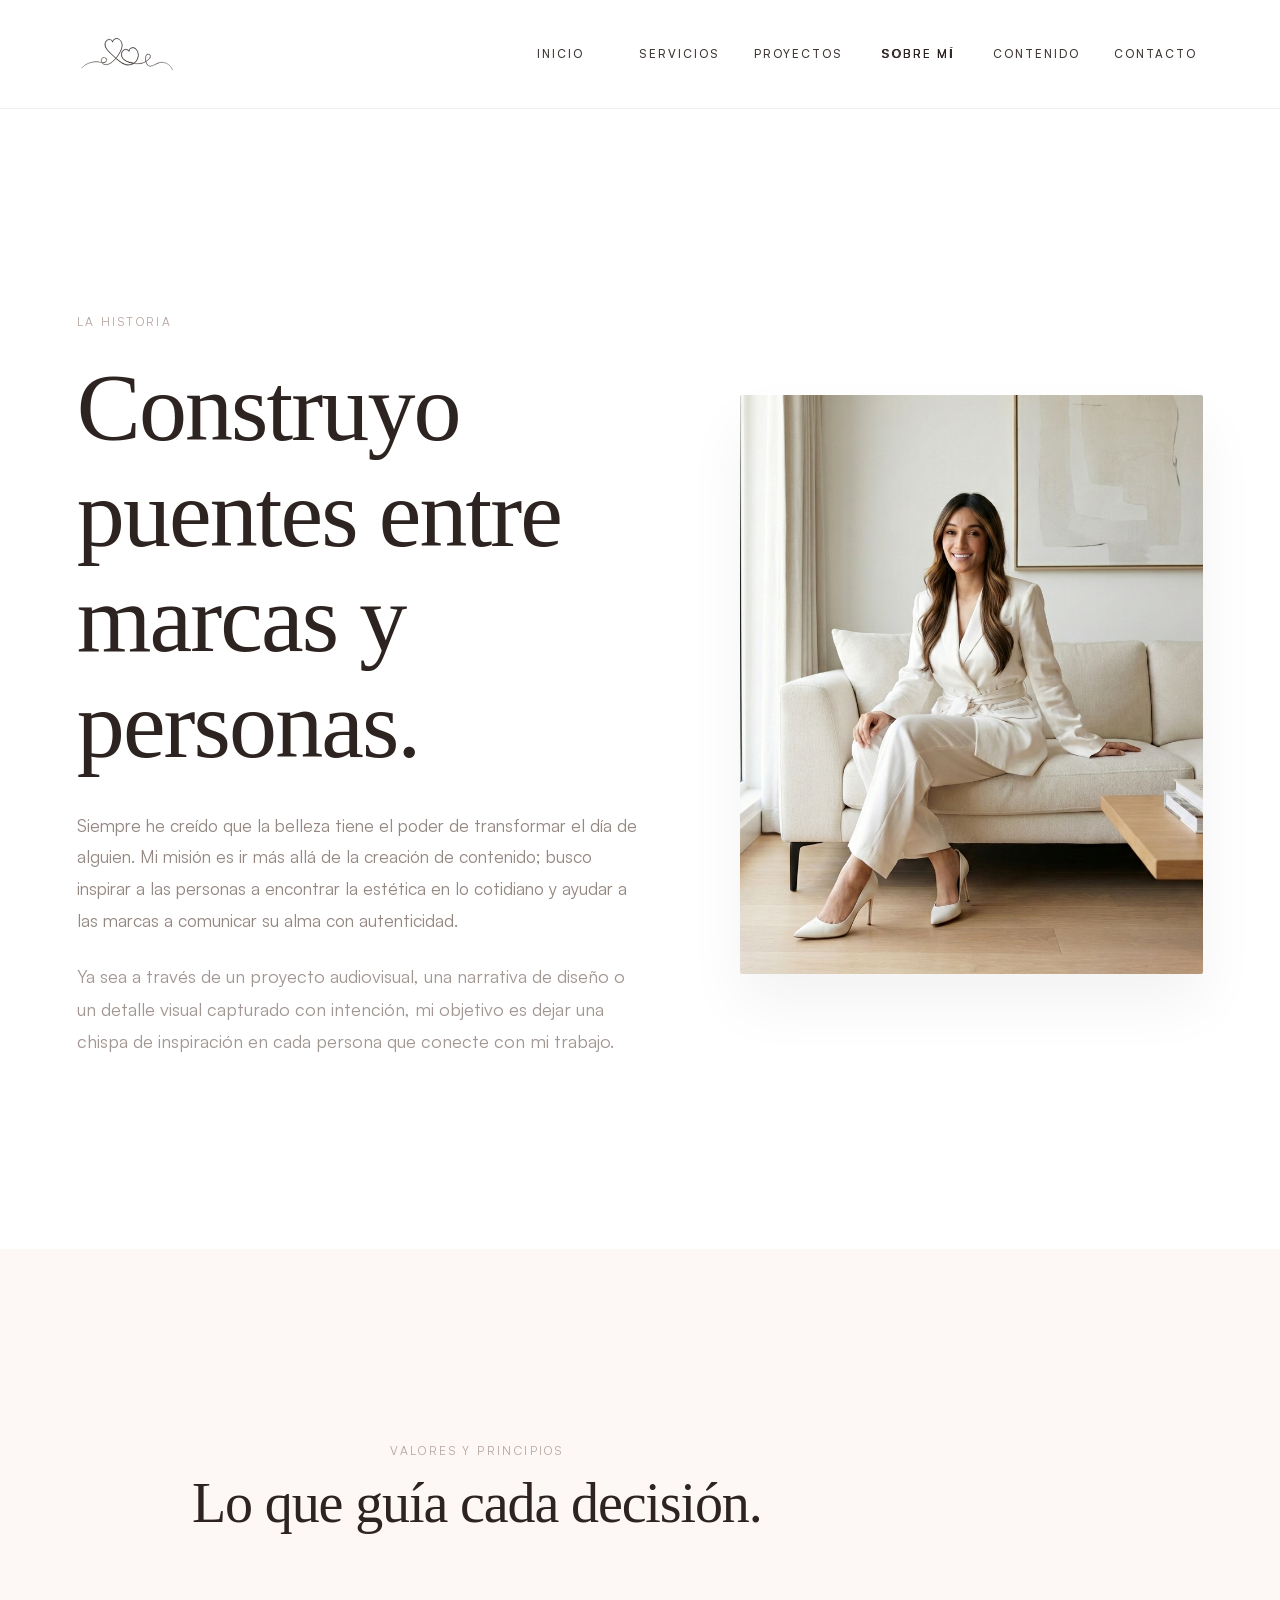
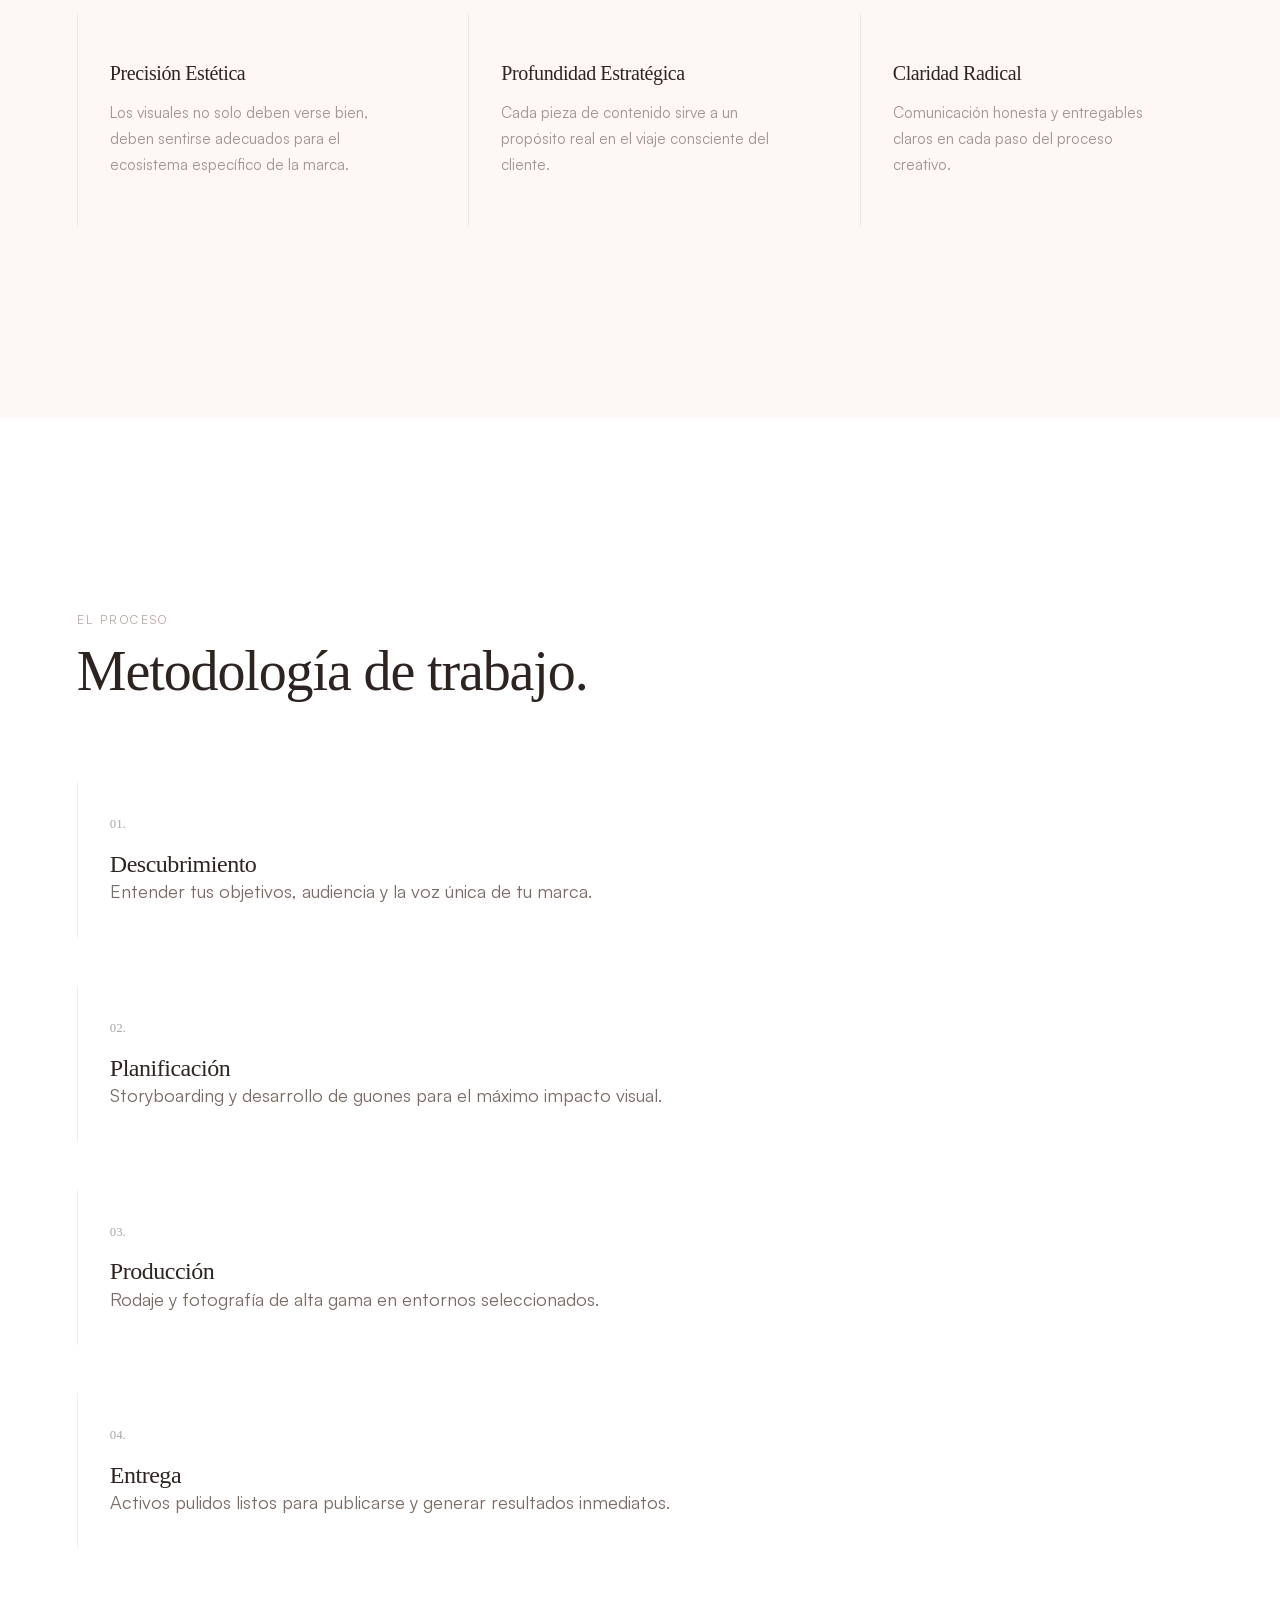
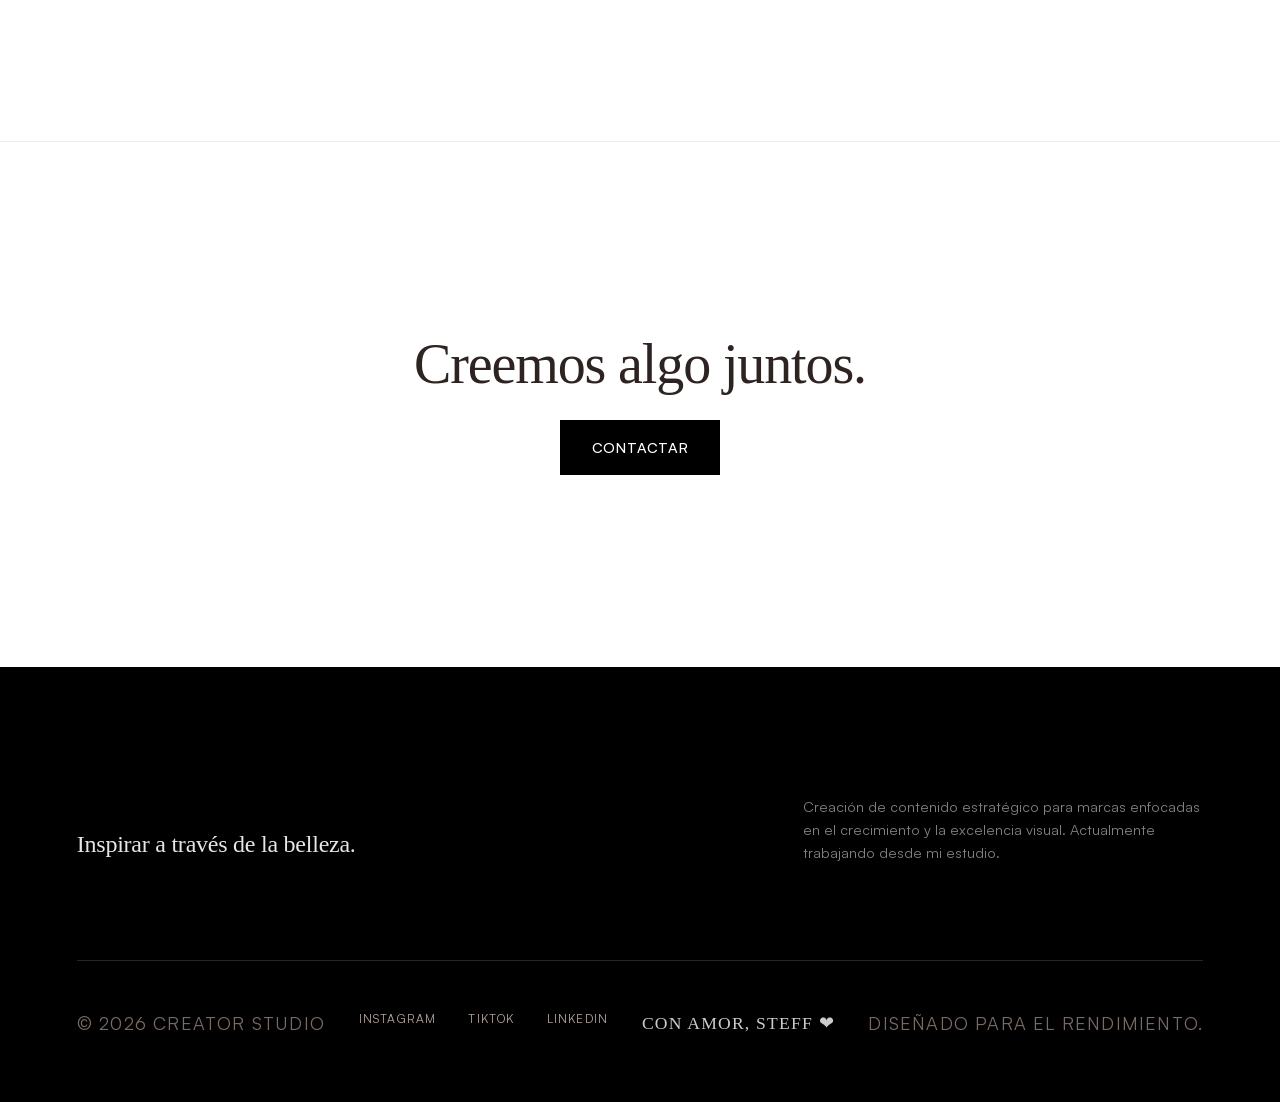
==== commit 6d8dae0e: "Refactor: complete design polish, responsiveness improvements, and performance optimization. Added H" ====
--- a/about.html
+++ b/about.html
@@ -27,6 +27,7 @@
                 <span></span>
             </button>
             <ul class="nav-links">
+                <li><a href="index.html">Inicio</a></li>
                 <li><a href="services.html">Servicios</a></li>
                 <li><a href="work.html">Proyectos</a></li>
                 <li><a href="about.html" class="active">Sobre mí</a></li>
@@ -36,27 +37,28 @@
         </div>
     </nav>
 
-    <main>
-        <div style="margin-top: 100px;"></div>
+    <main class="subpage-main">
 
         <!-- 1. INTRODUCCIÓN -->
         <section id="about-intro">
             <div class="container">
-                <h4 class="section-label">La Historia</h4>
-                <div class="grid grid-2" style="align-items: center;">
+                <div class="grid grid-2" style="gap: 6rem; align-items: center;">
                     <div class="reveal">
-                        <h1>Construyo puentes entre marcas y personas.</h1>
-                        <p>Siempre he creído que la belleza tiene el poder de transformar el día de alguien. Mi misión
-                            es ir más allá de la creación de contenido; busco inspirar a las personas a encontrar la
-                            estética en lo cotidiano y ayudar a las marcas a comunicar su alma con autenticidad.</p>
-                        <p>Ya sea a través de un proyecto audiovisual, una narrativa de diseño o un detalle visual
-                            capturado con intención, mi objetivo es dejar una chispa de inspiración en cada persona que
-                            conecte con mi trabajo.</p>
+                        <span class="label-main">La Historia</span>
+                        <h1 style="margin-top: 1.5rem;">Construyo puentes entre marcas y personas.</h1>
+                        <p style="margin-top: 2rem; font-size: 1.1rem; line-height: 1.8; opacity: 0.8;">Siempre he
+                            creído que la belleza tiene el poder de transformar el día de alguien. Mi misión es ir más
+                            allá de la creación de contenido; busco inspirar a las personas a encontrar la estética en
+                            lo cotidiano y ayudar a las marcas a comunicar su alma con autenticidad.</p>
+                        <p style="margin-top: 1.5rem; line-height: 1.8; opacity: 0.7;">Ya sea a través de un proyecto
+                            audiovisual, una narrativa de diseño o un detalle visual capturado con intención, mi
+                            objetivo es dejar una chispa de inspiración en cada persona que conecte con mi trabajo.</p>
                     </div>
                     <div class="reveal">
-                        <div class="img-wrapper" style="aspect-ratio: 4/5; overflow: hidden; border-radius: 2px;">
-                            <img src="assets/images/creator.png" alt="Steff Ramirez"
-                                style="width: 100%; height: 100%; object-fit: cover;">
+                        <div class="img-wrapper"
+                            style="aspect-ratio: 4/5; overflow: hidden; border-radius: 2px; box-shadow: 0 30px 60px rgba(0,0,0,0.05);">
+                            <img src="assets/images/steff_remastered.png" alt="Steff Ramirez" loading="lazy"
+                                style="width: 100%; height: 100%; object-fit: cover; transition: transform 1.5s ease;">
                         </div>
                     </div>
                 </div>
@@ -64,55 +66,63 @@
         </section>
 
         <!-- 2. VALORES / PRINCIPIOS -->
-        <section id="values" style="background-color: var(--bg-secondary);">
+        <section id="values" style="background-color: var(--bg-secondary); padding: var(--space-sections) 0;">
             <div class="container">
-                <h4 class="section-label">Valores y Principios</h4>
-                <div class="grid grid-3">
-                    <div class="card">
+                <div class="section-header reveal" style="text-align: center; margin-bottom: 5rem;">
+                    <span class="label-main">Valores y Principios</span>
+                    <h2>Lo que guía cada decisión.</h2>
+                </div>
+                <div class="grid grid-3 reveal" style="gap: 3rem;">
+                    <div class="value-card">
                         <h3>Precisión Estética</h3>
                         <p>Los visuales no solo deben verse bien, deben sentirse adecuados para el ecosistema específico
                             de la marca.</p>
                     </div>
-                    <div class="card">
+                    <div class="value-card">
                         <h3>Profundidad Estratégica</h3>
-                        <p>Cada pieza de contenido sirve a un propósito en el viaje del cliente.</p>
+                        <p>Cada pieza de contenido sirve a un propósito real en el viaje consciente del cliente.</p>
                     </div>
-                    <div class="card">
+                    <div class="value-card">
                         <h3>Claridad Radical</h3>
-                        <p>Comunicación honesta y entregables claros en cada paso del proceso.</p>
+                        <p>Comunicación honesta y entregables claros en cada paso del proceso creativo.</p>
                     </div>
                 </div>
             </div>
         </section>
 
         <!-- 3. PROCESO / CÓMO TRABAJO -->
-        <section id="process">
+        <section id="process" style="padding: var(--space-sections) 0;">
             <div class="container">
-                <h4 class="section-label">El Proceso</h4>
-                <div class="grid grid-4" style="text-align: center;">
-                    <div>
-                        <h2 style="font-size: 3rem; opacity: 0.2; margin-bottom: 0;">01</h2>
+                <div class="section-header reveal" style="margin-bottom: 5rem;">
+                    <span class="label-main">El Proceso</span>
+                    <h2>Metodología de trabajo.</h2>
+                </div>
+                <div class="grid grid-4" style="gap: 3rem;">
+                    <div class="process-item reveal" style="transition-delay: 0.1s;">
+                        <span class="process-number">01.</span>
                         <h3>Descubrimiento</h3>
-                        <p style="font-size: 0.95rem;">Entender tus objetivos, audiencia y voz de marca.</p>
+                        <p>Entender tus objetivos, audiencia y la voz única de tu marca.</p>
                     </div>
-                    <div>
-                        <h2 style="font-size: 3rem; opacity: 0.2; margin-bottom: 0;">02</h2>
+                    <div class="process-item reveal" style="transition-delay: 0.2s;">
+                        <span class="process-number">02.</span>
                         <h3>Planificación</h3>
-                        <p style="font-size: 0.95rem;">Storyboarding y desarrollo de guiones para el máximo impacto.</p>
+                        <p>Storyboarding y desarrollo de guones para el máximo impacto visual.</p>
                     </div>
-                    <div>
-                        <h2 style="font-size: 3rem; opacity: 0.2; margin-bottom: 0;">03</h2>
+                    <div class="process-item reveal" style="transition-delay: 0.3s;">
+                        <span class="process-number">03.</span>
                         <h3>Producción</h3>
-                        <p style="font-size: 0.95rem;">Rodaje y fotografía de alta gama en entornos curados.</p>
+                        <p>Rodaje y fotografía de alta gama en entornos seleccionados.</p>
                     </div>
-                    <div>
-                        <h2 style="font-size: 3rem; opacity: 0.2; margin-bottom: 0;">04</h2>
+                    <div class="process-item reveal" style="transition-delay: 0.4s;">
+                        <span class="process-number">04.</span>
                         <h3>Entrega</h3>
-                        <p style="font-size: 0.95rem;">Activos pulidos listos para publicarse y generar resultados.</p>
+                        <p>Activos pulidos listos para publicarse y generar resultados inmediatos.</p>
                     </div>
                 </div>
             </div>
         </section>
+
+
 
         <!-- CTA -->
         <section id="cta" style="text-align: center; border-top: 1px solid var(--border);">
--- a/css/style.css
+++ b/css/style.css
@@ -30,7 +30,7 @@
     font-display: block;
 }
 
-@import url('https://fonts.googleapis.com/css2?family=Playfair+Display:ital,wght@0,400;0,600;1,400&family=Great+Vibes&display=block');
+@import url('https://fonts.googleapis.com/css2?family=Playfair+Display:ital,wght@0,400;0,600;1,400&display=block');
 
 /* 
   REFINED DESIGN SYSTEM - MODERN & PREMIUM
@@ -317,23 +317,28 @@
 /* Hero Section - Personal Split Style */
 /* Hero Section - Modern Full-Width with Overlay */
 .hero {
-    min-height: 100vh;
+    width: 100%;
+    height: 100vh;
+    height: 100dvh;
     display: flex;
     align-items: center;
     position: relative;
     overflow: hidden;
-    padding: 100px 0;
+}
+
+/* Adjustments for non-hero pages to avoid header overlap */
+main.subpage-main {
+    padding-top: 120px;
 }
 
 .hero-bg {
     position: absolute;
-    top: -10%;
+    top: 0;
     left: 0;
     width: 100%;
-    height: 120%;
-    background: url('../assets/images/hero_new.png') no-repeat center 10%/cover;
+    height: 100%;
+    background: url('../assets/images/steff.png') no-repeat center 20%/cover;
     z-index: -1;
-    will-change: transform;
 }
 
 .hero::before {
@@ -586,9 +591,10 @@
 }
 
 .offering-card {
-    padding: 3rem 0;
+    padding: 3rem 2rem;
     border-top: 1px solid var(--border);
-    transition: var(--transition-main);
+    border-radius: 2px;
+    transition: all 0.5s cubic-bezier(0.16, 1, 0.3, 1);
 }
 
 .offering-card::before {
@@ -613,11 +619,14 @@
     color: var(--text-secondary);
     line-height: 1.7;
     max-width: 90%;
+    min-height: 5.1rem;
+    /* Ensures 3 lines of height for alignment */
 }
 
 .offering-card:hover {
-    transform: translateY(10px);
-    /* Movimiento suave sin alterar el tamaño de la caja */
+    background: white;
+    transform: translateY(-10px);
+    box-shadow: 0 40px 80px rgba(0, 0, 0, 0.04);
 }
 
 .card {
@@ -639,34 +648,101 @@
 }
 
 .card:hover {
-    transform: translateY(-10px);
-    box-shadow: 0 20px 40px rgba(0, 0, 0, 0.03);
-}
-
-.process-list {
-    margin-top: 2rem;
-}
-
+    transform: translateY(-8px);
+    box-shadow: 0 30px 60px rgba(0, 0, 0, 0.04);
+}
+
+.card.static-card:hover {
+    transform: none;
+    box-shadow: none;
+}
+
+/* Process Section Polishing */
 .process-item {
-    padding: 1.5rem 0;
-    border-bottom: 1px solid var(--border);
-}
-
-.process-item:last-child {
-    border-bottom: none;
-}
-
-.process-item h4 {
-    font-size: 0.9rem;
+    padding: 2rem;
+    border-left: 1px solid var(--border);
+    transition: all 0.5s cubic-bezier(0.16, 1, 0.3, 1);
+}
+
+.process-item:hover {
+    background: white;
+    border-left: 1px solid var(--text-primary);
+    transform: translateY(-5px);
+    box-shadow: 0 20px 40px rgba(0, 0, 0, 0.02);
+}
+
+.process-number {
+    font-family: var(--font-serif);
+    font-size: 0.8rem;
+    opacity: 0.4;
+    display: block;
+    margin-bottom: 1rem;
+}
+
+/* Value Cards */
+.value-card {
+    padding: 3rem 2rem;
+    background: transparent;
+    border-left: 1px solid var(--border);
+    transition: all 0.5s cubic-bezier(0.16, 1, 0.3, 1);
+}
+
+.value-card:hover {
+    background: white;
+    border-left: 1px solid var(--text-primary);
+    transform: translateX(10px);
+    box-shadow: 20px 0 60px rgba(0, 0, 0, 0.03);
+}
+
+.value-card h3 {
+    font-size: 1.25rem;
+    margin-bottom: 1rem;
+}
+
+.value-card p {
+    font-size: 0.95rem;
+    line-height: 1.7;
+    opacity: 0.7;
+}
+
+/* Forms */
+#contact-form .form-group {
+    margin-bottom: 2rem;
+}
+
+#contact-form label {
+    display: block;
+    font-size: 0.7rem;
     text-transform: uppercase;
-    letter-spacing: 0.1em;
-    margin-bottom: 0.5rem;
-    color: var(--text-primary);
-}
-
-.process-item p {
+    letter-spacing: 0.15em;
+    margin-bottom: 0.8rem;
+    color: var(--text-dim);
+}
+
+#contact-form input,
+#contact-form select,
+#contact-form textarea {
+    width: 100%;
+    padding: 1.2rem;
+    border: 1px solid var(--border);
+    border-radius: 2px;
+    font-family: inherit;
     font-size: 0.95rem;
-    color: var(--text-secondary);
+    background: transparent;
+    transition: all 0.3s ease;
+}
+
+#contact-form input:focus,
+#contact-form select:focus,
+#contact-form textarea:focus {
+    outline: none;
+    border-color: var(--text-primary);
+    background: white;
+}
+
+#contact-form textarea {
+    resize: vertical;
+    min-height: 120px;
 }
 
 /* Footer */
@@ -778,6 +854,16 @@
 }
 
 @media (max-width: 600px) {
+    .hero {
+        height: auto;
+        min-height: 100%;
+        padding: 120px 0 60px;
+    }
+
+    .hero-bg {
+        background-position: center center;
+    }
+
     .container {
         padding: 0 6vw;
     }
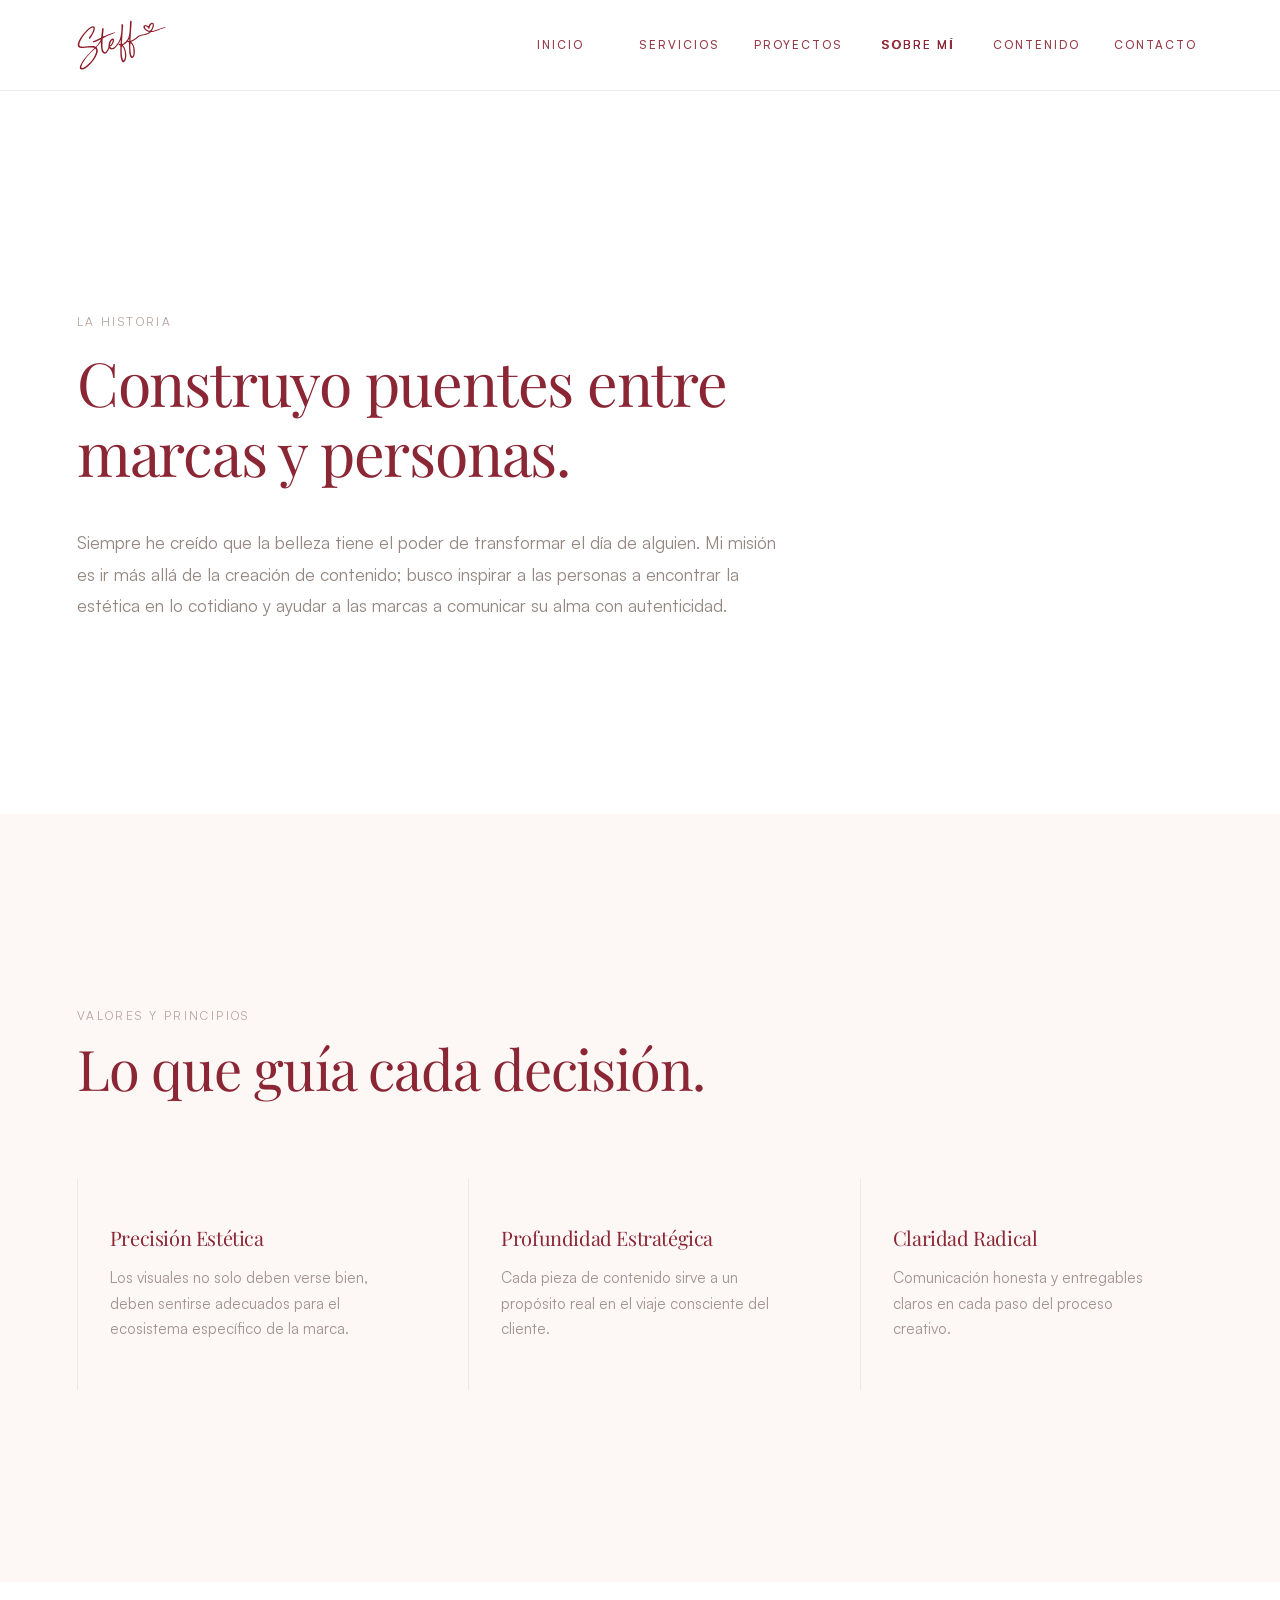
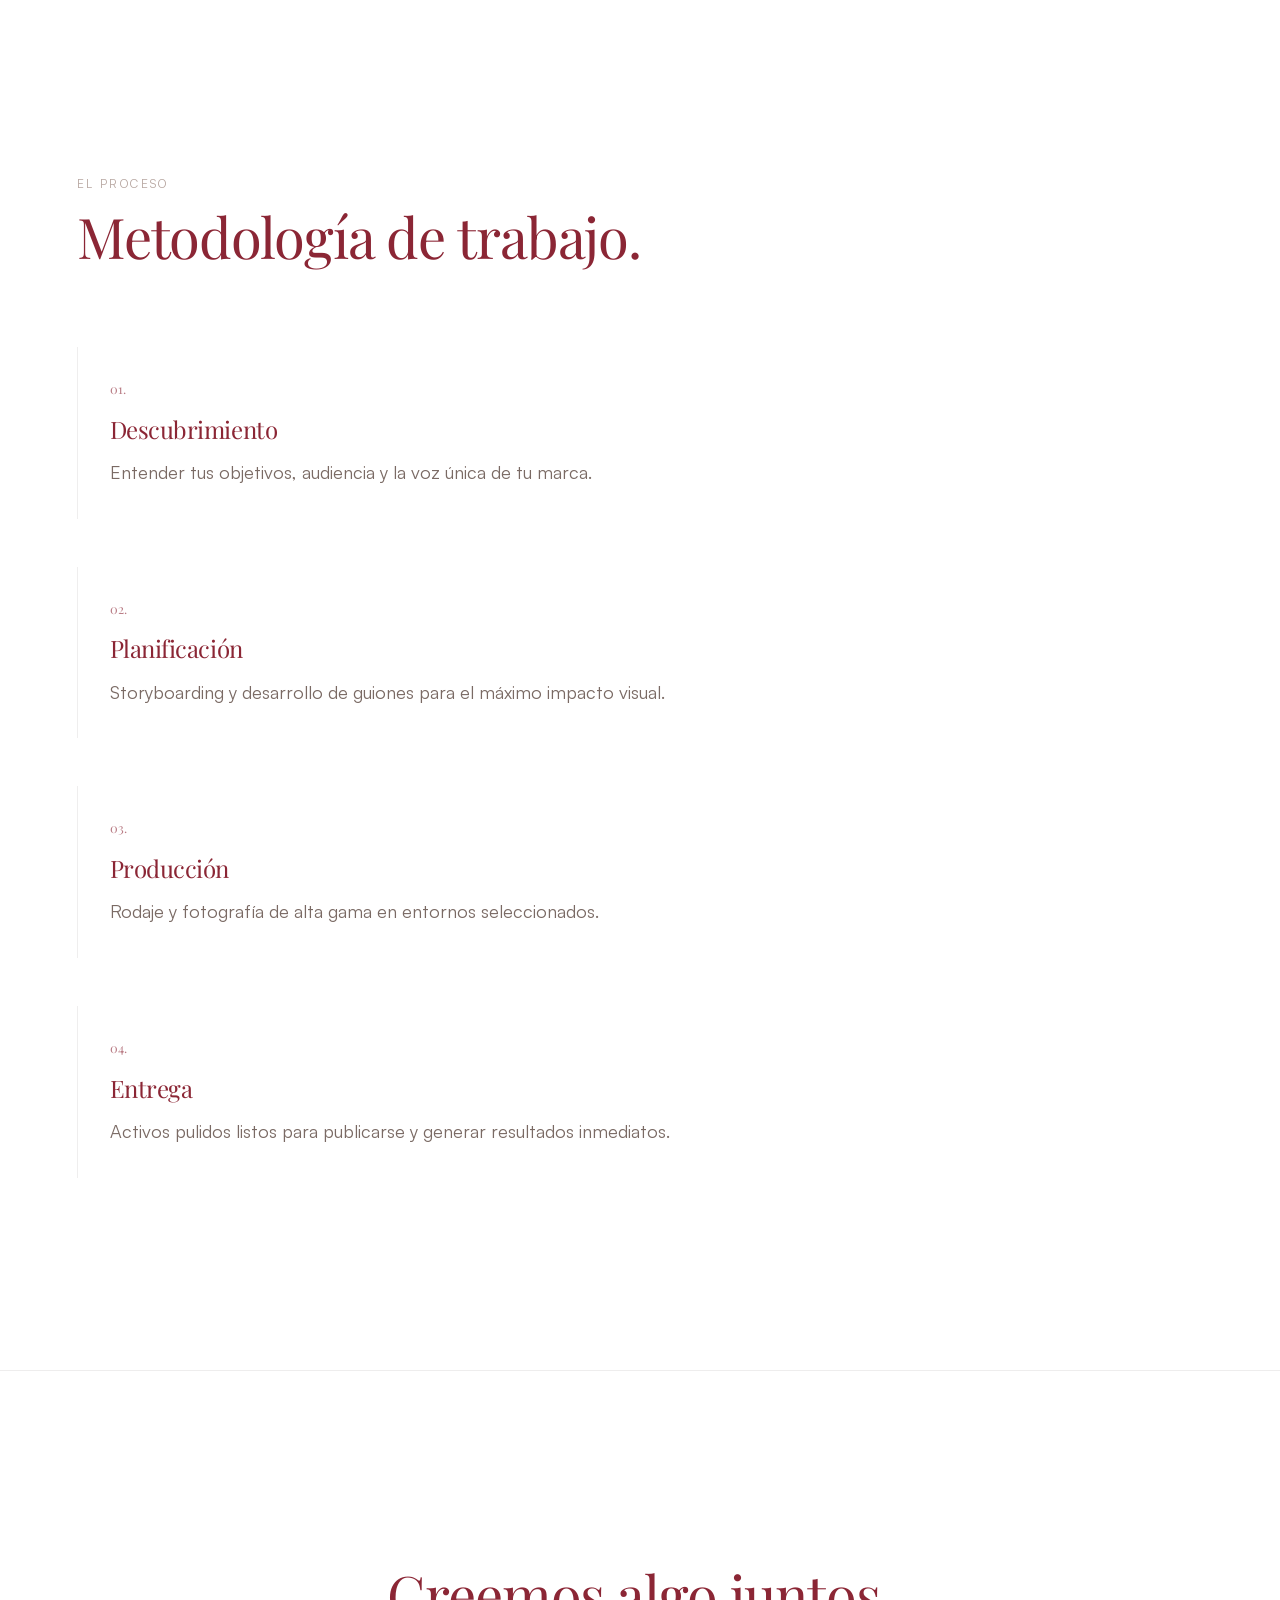
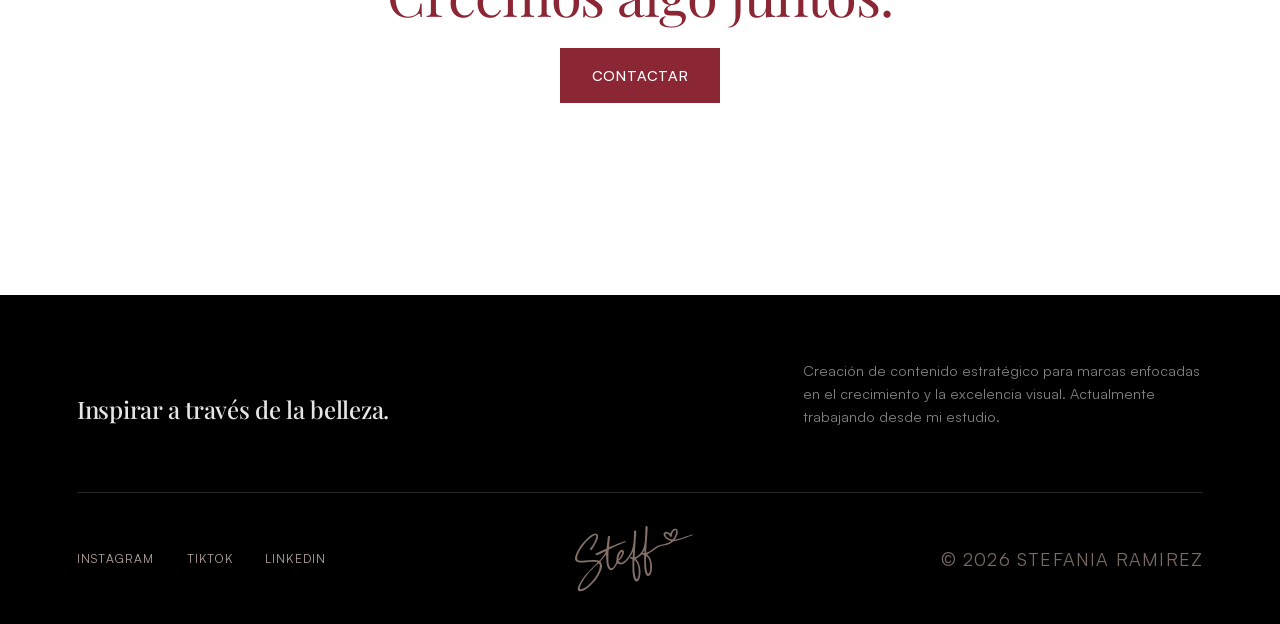
==== commit e49ffadf: "Update branding: new Stefania signature logo, standardized headers across all pages, and refined foo" ====
--- a/about.html
+++ b/about.html
@@ -16,12 +16,8 @@
     <nav id="main-nav" class="nav-dark">
         <div class="container">
             <a href="index.html" class="logo">
-                <svg xmlns="http://www.w3.org/2000/svg" viewBox="0 0 2933.33 1954.67" class="heart-svg">
-                    <g transform="matrix(0.13333, 0, 0, -0.13333, 0, 1954.67)">
-                        <path
-                            d="m 15835.3,7296.64 c 621.3,-287.17 84.7,-932.61 -257.8,-1216.07 -120.2,-102.2 -248.4,-195.1 -382.3,-279.2 -33.3,155.99 -52.9,315.15 -59,474.64 -23.1,413.76 92.4,1304.7 699.1,1020.63 z M 10427,6170.62 c -475.45,402.97 -747.29,1041.81 -459.12,1634.15 127.62,267.7 377.12,493.61 679.42,524.22 293.9,29.46 609.9,-106.26 774.5,-353.84 10.4,-15.89 28.9,-25.78 49.1,-24.31 29.8,2.17 52.1,28.05 50,57.8 -16.6,229.22 95.2,470.3 285.9,600.12 220.4,149.48 511.7,159.47 758.9,73 159.7,-55.06 301.7,-153.58 417.8,-275.78 196.8,-207.01 322.9,-475.48 389.3,-752.03 148.6,-615.93 3.5,-1296.04 -382.2,-1798.49 -133.3,-173.28 -295.9,-323.92 -477.3,-446.84 -246.7,40.89 -493.8,90.05 -737,147.58 -484.1,116.32 -968.2,285.75 -1349.3,614.42 z M 7328.69,7681.25 c -324.97,314.68 -656.75,634.22 -877.05,1031.03 -266.16,470.27 -347.94,1119.94 41.37,1545.72 192.7,219.1 503.89,360.7 793.25,275.7 227.99,-66.4 427.52,-254.9 488.45,-485.9 4.96,-19.6 21.08,-35.3 42.24,-38.8 28.56,-4.7 55.54,14.6 60.26,43.2 52.32,302.2 305.18,544.2 588.03,644.5 296.26,110.9 619.29,26.9 863.62,-162.3 329.65,-254.7 524.44,-667.33 547.17,-1081.33 32.99,-531.92 -156.33,-1050.83 -389.54,-1521.93 -246.32,-497.77 -553.73,-965.22 -912.06,-1389.72 -425,369.11 -840.66,748.95 -1245.74,1139.83 z M 5660.39,6532.73 c 256.58,148.76 622.97,40.24 777.81,-207.03 167.64,-281.23 -43.2,-588.39 -309.32,-709.22 -205.14,-97.25 -438.51,-93.42 -660.68,-62.21 -172.74,314.33 -130.63,779.81 192.19,978.46 z M 20586.8,4668.25 c -691.4,836.89 -1922.9,1179.93 -2910.5,677.34 -277.1,-128.17 -541.5,-282.72 -820.5,-405.43 -207.3,-90.74 -424.7,-164.6 -651.3,-175.84 -147.7,-6.26 -300.4,12.5 -436.7,70.64 -324.9,154.09 -485.4,557.9 -567.3,892.69 1.8,3.06 3.2,6.3 4.1,9.73 296.5,182.83 575.8,403.92 785.3,684.78 202,270.01 321.3,640.29 -4.2,868.41 -77.4,53.16 -159.8,94.89 -251.1,118.46 -268.6,69.19 -457.7,-101.71 -556.3,-336.09 -163.3,-405.38 -145.8,-881.96 -59,-1304.67 -186.8,-109.97 -383.4,-203.59 -587.3,-276.01 -426.9,-152.45 -886.1,-193.86 -1337.4,-171.32 -187.6,9.34 -374.8,29.63 -561.1,57.34 858.5,613.92 1161.5,1876.96 640.9,2804.94 -179.7,320.82 -482.5,584.02 -853.7,643.31 -245.4,42.64 -512.2,-3.13 -712.1,-157.87 -160.4,-126.7 -264.2,-316.02 -290.5,-517.12 -198.4,207.67 -496.3,314.53 -782.2,287.1 -340.3,-32.79 -626,-284.79 -768.63,-585.15 -311.28,-640.71 -28.71,-1331.18 485.73,-1768.63 393.1,-340.72 898.8,-520.58 1396.5,-639.96 198.8,-47.15 397.8,-88.29 598.4,-124.34 -150.8,-83.75 -311.6,-149.76 -477.9,-195.97 -1160.3,-334.41 -2183.87,460.29 -3014.17,1174.89 -72.98,61.95 -145.63,124.3 -218.06,186.88 364.72,428.57 678.02,901.03 929.66,1404.51 242.37,484.78 437.07,1016.97 405.08,1568.2 -28.15,549.83 -348.39,1112.03 -874.93,1320.73 -212.77,85.1 -450.84,92.1 -666.39,13.7 -268.5,-95.1 -508.48,-301.2 -613.36,-568.1 -31.99,61.4 -72.31,118.1 -118.42,168.8 -268.55,292.2 -658.56,351.7 -1005.42,161.2 -698.91,-398.7 -700.66,-1262.85 -340.34,-1897.23 226.67,-409.55 565.45,-737.22 896.55,-1058.22 406.38,-392.74 823.4,-774.41 1249.81,-1145.29 -242.51,-277.87 -507.13,-536.45 -791.13,-771.86 -325.09,-268.06 -693.41,-509.22 -1116.38,-573.44 -358.25,-52.22 -757.28,33.93 -1009.55,306.06 -19.7,20.83 -37.73,42.98 -54.53,66.05 131.89,-14.03 266.6,-16.23 399.4,7.47 234.31,40.36 462.73,179.61 571.95,396.62 120.12,240.2 37.29,494.04 -181.16,642.24 -196.76,134.93 -473.03,173.35 -683.65,47.39 -338.54,-210.17 -388.73,-692.17 -211.53,-1026.1 -85.96,13.04 -171.62,29.62 -257.31,47.09 C 3673.62,5915.16 1995.44,5453.71 991.516,4276.3 2002.53,5438.3 3674.74,5885.38 5158.1,5557.53 c 91.42,-19.29 183.38,-37.76 276.35,-51.95 235.2,-390.47 736.91,-530.17 1168.23,-467.5 438.04,63.79 820.92,309.83 1156.32,583.72 288.46,237.02 557.36,497.69 803.96,778.05 72.64,-62.86 145.49,-125.49 218.68,-187.71 862.02,-744.8 1912.46,-1546.31 3119.36,-1198.95 224.9,62.73 440.1,159.64 636.1,286.74 444.3,-69.48 898.2,-100.15 1346.4,-45.16 447.2,51.02 878.9,206.86 1265.3,435.66 33.8,-132.74 77.7,-263.26 136.3,-387.84 99.7,-209.84 243.4,-416.11 461.6,-514.74 72.8,-31.89 149.1,-49.3 227,-61.49 755.7,-105.36 1437.4,557.15 2142.3,749.36 292,82.26 601.5,96.58 901.4,52.77 898.8,-130.76 1741.4,-776.25 1991.1,-1666.49 -79.1,295.2 -227,570.6 -421.7,806.25" />
-                    </g>
-                </svg></a>
+                <img src="assets/images/Stefania.svg" alt="Stefania Ramirez Logo" class="logo-img">
+            </a>
             <button class="mobile-menu-btn" aria-label="Abrir menú">
                 <span></span>
                 <span></span>
@@ -41,26 +37,14 @@
 
         <!-- 1. INTRODUCCIÓN -->
         <section id="about-intro">
-            <div class="container">
-                <div class="grid grid-2" style="gap: 6rem; align-items: center;">
-                    <div class="reveal">
-                        <span class="label-main">La Historia</span>
-                        <h1 style="margin-top: 1.5rem;">Construyo puentes entre marcas y personas.</h1>
-                        <p style="margin-top: 2rem; font-size: 1.1rem; line-height: 1.8; opacity: 0.8;">Siempre he
-                            creído que la belleza tiene el poder de transformar el día de alguien. Mi misión es ir más
-                            allá de la creación de contenido; busco inspirar a las personas a encontrar la estética en
-                            lo cotidiano y ayudar a las marcas a comunicar su alma con autenticidad.</p>
-                        <p style="margin-top: 1.5rem; line-height: 1.8; opacity: 0.7;">Ya sea a través de un proyecto
-                            audiovisual, una narrativa de diseño o un detalle visual capturado con intención, mi
-                            objetivo es dejar una chispa de inspiración en cada persona que conecte con mi trabajo.</p>
-                    </div>
-                    <div class="reveal">
-                        <div class="img-wrapper"
-                            style="aspect-ratio: 4/5; overflow: hidden; border-radius: 2px; box-shadow: 0 30px 60px rgba(0,0,0,0.05);">
-                            <img src="assets/images/steff_remastered.png" alt="Steff Ramirez" loading="lazy"
-                                style="width: 100%; height: 100%; object-fit: cover; transition: transform 1.5s ease;">
-                        </div>
-                    </div>
+            <div class="container reveal">
+                <span class="label-main">La Historia</span>
+                <h1>Construyo puentes entre<br>marcas y personas.</h1>
+                <div class="section-intro-text" style="max-width: 700px; margin-top: 1.5rem;">
+                    <p style="font-size: 1.1rem; line-height: 1.8; opacity: 0.8;">Siempre he
+                        creído que la belleza tiene el poder de transformar el día de alguien. Mi misión es ir más
+                        allá de la creación de contenido; busco inspirar a las personas a encontrar la estética en
+                        lo cotidiano y ayudar a las marcas a comunicar su alma con autenticidad.</p>
                 </div>
             </div>
         </section>
@@ -68,7 +52,7 @@
         <!-- 2. VALORES / PRINCIPIOS -->
         <section id="values" style="background-color: var(--bg-secondary); padding: var(--space-sections) 0;">
             <div class="container">
-                <div class="section-header reveal" style="text-align: center; margin-bottom: 5rem;">
+                <div class="section-header reveal" style="margin-bottom: 5rem;">
                     <span class="label-main">Valores y Principios</span>
                     <h2>Lo que guía cada decisión.</h2>
                 </div>
@@ -106,7 +90,7 @@
                     <div class="process-item reveal" style="transition-delay: 0.2s;">
                         <span class="process-number">02.</span>
                         <h3>Planificación</h3>
-                        <p>Storyboarding y desarrollo de guones para el máximo impacto visual.</p>
+                        <p>Storyboarding y desarrollo de guiones para el máximo impacto visual.</p>
                     </div>
                     <div class="process-item reveal" style="transition-delay: 0.3s;">
                         <span class="process-number">03.</span>
@@ -129,7 +113,7 @@
             <div class="container">
                 <h2>Creemos algo juntos.</h2>
                 <a href="contact.html" class="btn btn-primary"
-                    style="background: black; color: white; margin-top: var(--space-m);">Contactar</a>
+                    style="background: #8b2635; color: white; margin-top: var(--space-m);">Contactar</a>
             </div>
         </section>
     </main>
@@ -145,16 +129,15 @@
                 </div>
             </div>
             <div class="footer-bottom">
-                <p>&copy; 2026 Creator Studio</p>
                 <div style="display: flex; gap: 2rem;">
                     <a href="#" style="color: inherit; text-decoration: none;">Instagram</a>
                     <a href="#" style="color: inherit; text-decoration: none;">TikTok</a>
                     <a href="#" style="color: inherit; text-decoration: none;">LinkedIn</a>
                 </div>
-                <div style="font-family: var(--font-serif); font-size: 1.1rem; color: rgba(255,255,255,0.8);">
-                    Con amor, Steff &#10084;
+                <div style="display: flex; align-items: center;">
+                    <img src="assets/images/Stefania.svg" alt="Logo" class="footer-logo-img">
                 </div>
-                <p>Diseñado para el Rendimiento.</p>
+                <p>&copy; 2026 Stefania Ramirez</p>
             </div>
         </div>
     </footer>
--- a/css/style.css
+++ b/css/style.css
@@ -1,3 +1,6 @@
+@import url('https://fonts.googleapis.com/css2?family=Pinyon+Script&display=swap');
+@import url('https://fonts.googleapis.com/css2?family=Playfair+Display:ital,wght@0,400;0,600;1,400&display=block');
+
 @font-face {
     font-family: 'Satoshi';
     src: url('../assets/fonts/Satoshi-Regular.woff2') format('woff2');
@@ -21,16 +24,6 @@
     font-style: normal;
     font-display: block;
 }
-
-@font-face {
-    font-family: 'Allison';
-    src: url('../assets/fonts/Allison-Regular.woff2') format('woff2');
-    font-weight: 400;
-    font-style: normal;
-    font-display: block;
-}
-
-@import url('https://fonts.googleapis.com/css2?family=Playfair+Display:ital,wght@0,400;0,600;1,400&display=block');
 
 /* 
   REFINED DESIGN SYSTEM - MODERN & PREMIUM
@@ -45,12 +38,14 @@
     --bg-tertiary: #2d2421;
     /* Deep terracotta/espresso */
 
-    --text-primary: #2d2421;
+    --text-primary: var(--accent-wine);
     --text-secondary: #7a6a64;
     --text-dim: #b5a49e;
 
     --accent: #e6b8a2;
     /* Soft terracotta accent */
+    --accent-wine: #8b2635;
+    /* Deep wine red (adjusted to be more visible) */
     --accent-dark: #deab90;
     --border: rgba(45, 36, 33, 0.08);
     --border-light: rgba(255, 255, 255, 0.15);
@@ -59,7 +54,7 @@
     --font-main: 'Satoshi', sans-serif;
     --font-serif: 'Playfair Display', serif;
     --font-heading: 'Playfair Display', serif;
-    --font-script: 'Allison', cursive;
+    --font-script: 'Pinyon Script', cursive;
     --lh-body: 1.6;
     --lh-heading: 1.1;
     --ls-heading: -0.02em;
@@ -88,7 +83,7 @@
 
 .italic {
     font-family: inherit;
-    font-style: normal;
+    font-style: italic;
     font-size: inherit;
     line-height: inherit;
     vertical-align: baseline;
@@ -96,7 +91,7 @@
 
 .script-text {
     font-family: var(--font-script);
-    font-size: 1.8em;
+    font-size: 1.3em;
     line-height: 1;
     vertical-align: baseline;
     font-weight: 400;
@@ -179,9 +174,9 @@
     top: 0;
     left: 0;
     width: 100%;
-    padding: 1.5rem 0;
+    padding: 1.25rem 0;
     z-index: 1000;
-    border-bottom: 1px solid transparent;
+    border-bottom: 1px solid rgba(255, 255, 255, 0.3);
     /* Constant height */
     transition: padding 0.4s ease,
         background 0.4s ease,
@@ -189,7 +184,7 @@
 }
 
 nav.scrolled {
-    padding: 1rem 0;
+    padding: 1.25rem 0;
     background: rgba(255, 255, 255, 0.8);
     backdrop-filter: blur(20px);
     border-bottom: 1px solid var(--border);
@@ -209,7 +204,7 @@
     display: flex;
     justify-content: space-between;
     align-items: center;
-    height: 60px;
+    height: 50px;
     /* Fixed height for the navigation content */
 }
 
@@ -220,27 +215,21 @@
     align-items: center;
 }
 
-.heart-svg {
-    width: 100px;
-    height: auto;
-    display: inline-block;
-    vertical-align: middle;
-}
-
-.heart-svg path {
-    fill: #ffffff;
-    stroke: #ffffff;
-    /* Adding stroke to thicken the lines */
-    stroke-width: 50;
-    /* High value because of the large SVG coordinate system */
+.logo-img {
+    height: 50px;
+    width: auto;
+    filter: invert(1);
+    opacity: 0.8;
     transition: var(--transition-main);
 }
 
-nav.scrolled .heart-svg path,
-nav.nav-dark .heart-svg path {
-    fill: var(--text-primary);
-    stroke: var(--text-primary);
-}
+nav.scrolled .logo-img,
+nav.nav-dark .logo-img {
+    filter: invert(18%) sepia(54%) saturate(3088%) hue-rotate(334deg) brightness(81%) contrast(97%);
+    opacity: 1;
+}
+
+/* Logo inversion handled above */
 
 nav.scrolled .logo,
 nav.nav-dark .logo {
@@ -281,12 +270,13 @@
 
 nav.scrolled .nav-links a,
 nav.nav-dark .nav-links a {
-    color: var(--text-primary);
+    color: var(--accent-wine);
 }
 
 .nav-links a:hover,
 .nav-links a.active {
     opacity: 1;
+    color: var(--accent-wine) !important;
     text-shadow: 0.6px 0 0 currentColor;
 }
 
@@ -329,6 +319,14 @@
 /* Adjustments for non-hero pages to avoid header overlap */
 main.subpage-main {
     padding-top: 120px;
+}
+
+.subpage-main h1 {
+    max-width: 900px;
+    font-size: clamp(2.2rem, 5vw, 3.8rem);
+    margin-top: 1rem;
+    margin-bottom: 2.5rem;
+    line-height: 1.15;
 }
 
 .hero-bg {
@@ -448,9 +446,9 @@
 
 .hero h1 {
     color: #ffffff;
-    font-size: clamp(2.5rem, 5vw, 3.5rem);
+    font-size: clamp(2rem, 4vw, 3rem);
     line-height: 1.1;
-    margin-bottom: 2rem;
+    margin-bottom: 1rem;
     font-weight: 400;
     text-shadow: 0 2px 10px rgba(0, 0, 0, 0.2);
 }
@@ -482,14 +480,14 @@
 }
 
 .btn-primary {
-    background: var(--text-primary);
+    background: var(--accent-wine);
     color: white;
     border-radius: 0;
     /* Estilo boutique cuadrado */
 }
 
 .btn-primary:hover {
-    background: #000;
+    background: #721f2a;
     transform: translateY(-2px);
     box-shadow: 0 10px 20px rgba(0, 0, 0, 0.1);
 }
@@ -503,8 +501,8 @@
 }
 
 .btn-secondary:hover {
-    color: var(--accent);
-    border-bottom-color: var(--accent);
+    color: var(--accent-wine);
+    border-bottom-color: var(--accent-wine);
 }
 
 /* Grid System */
@@ -570,7 +568,7 @@
     /* Ajuste proporcional */
     text-transform: uppercase;
     letter-spacing: 0.15em;
-    color: var(--accent);
+    color: var(--accent-wine);
     display: block;
     margin-bottom: 0.4rem;
 }
@@ -602,7 +600,7 @@
     display: block;
     font-family: var(--font-serif);
     font-size: 0.85rem;
-    color: var(--accent);
+    color: var(--accent-wine);
     margin-bottom: 2rem;
     letter-spacing: 0.2em;
 }
@@ -625,6 +623,7 @@
 
 .offering-card:hover {
     background: white;
+    border-top-color: var(--accent-wine);
     transform: translateY(-10px);
     box-shadow: 0 40px 80px rgba(0, 0, 0, 0.04);
 }
@@ -666,15 +665,22 @@
 
 .process-item:hover {
     background: white;
-    border-left: 1px solid var(--text-primary);
+    border-left: 1px solid var(--accent-wine);
     transform: translateY(-5px);
     box-shadow: 0 20px 40px rgba(0, 0, 0, 0.02);
+}
+
+.process-item h3,
+.process-item h4 {
+    color: var(--accent-wine);
+    margin-bottom: 1rem;
 }
 
 .process-number {
     font-family: var(--font-serif);
     font-size: 0.8rem;
-    opacity: 0.4;
+    color: var(--accent-wine);
+    opacity: 0.6;
     display: block;
     margin-bottom: 1rem;
 }
@@ -689,7 +695,7 @@
 
 .value-card:hover {
     background: white;
-    border-left: 1px solid var(--text-primary);
+    border-left: 1px solid var(--accent-wine);
     transform: translateX(10px);
     box-shadow: 20px 0 60px rgba(0, 0, 0, 0.03);
 }
@@ -736,7 +742,7 @@
 #contact-form select:focus,
 #contact-form textarea:focus {
     outline: none;
-    border-color: var(--text-primary);
+    border-color: var(--accent-wine);
     background: white;
 }
 
@@ -747,7 +753,7 @@
 
 /* Footer */
 footer {
-    padding: 8rem 0 4rem;
+    padding: 4rem 0 2rem;
     background: #000;
     color: white;
 }
@@ -756,7 +762,7 @@
     display: flex;
     justify-content: space-between;
     align-items: flex-end;
-    margin-bottom: 6rem;
+    margin-bottom: 4rem;
 }
 
 .footer-logo {
@@ -767,10 +773,17 @@
     opacity: 0.9;
 }
 
+.footer-logo-img {
+    width: 120px;
+    height: auto;
+    filter: invert(49%) sepia(10%) saturate(692%) hue-rotate(332deg) brightness(89%) contrast(85%);
+}
+
 .footer-bottom {
     display: flex;
     justify-content: space-between;
-    padding-top: 3rem;
+    align-items: center;
+    padding-top: 2rem;
     border-top: 1px solid var(--border-light);
     font-size: 0.75rem;
     color: var(--text-dim);
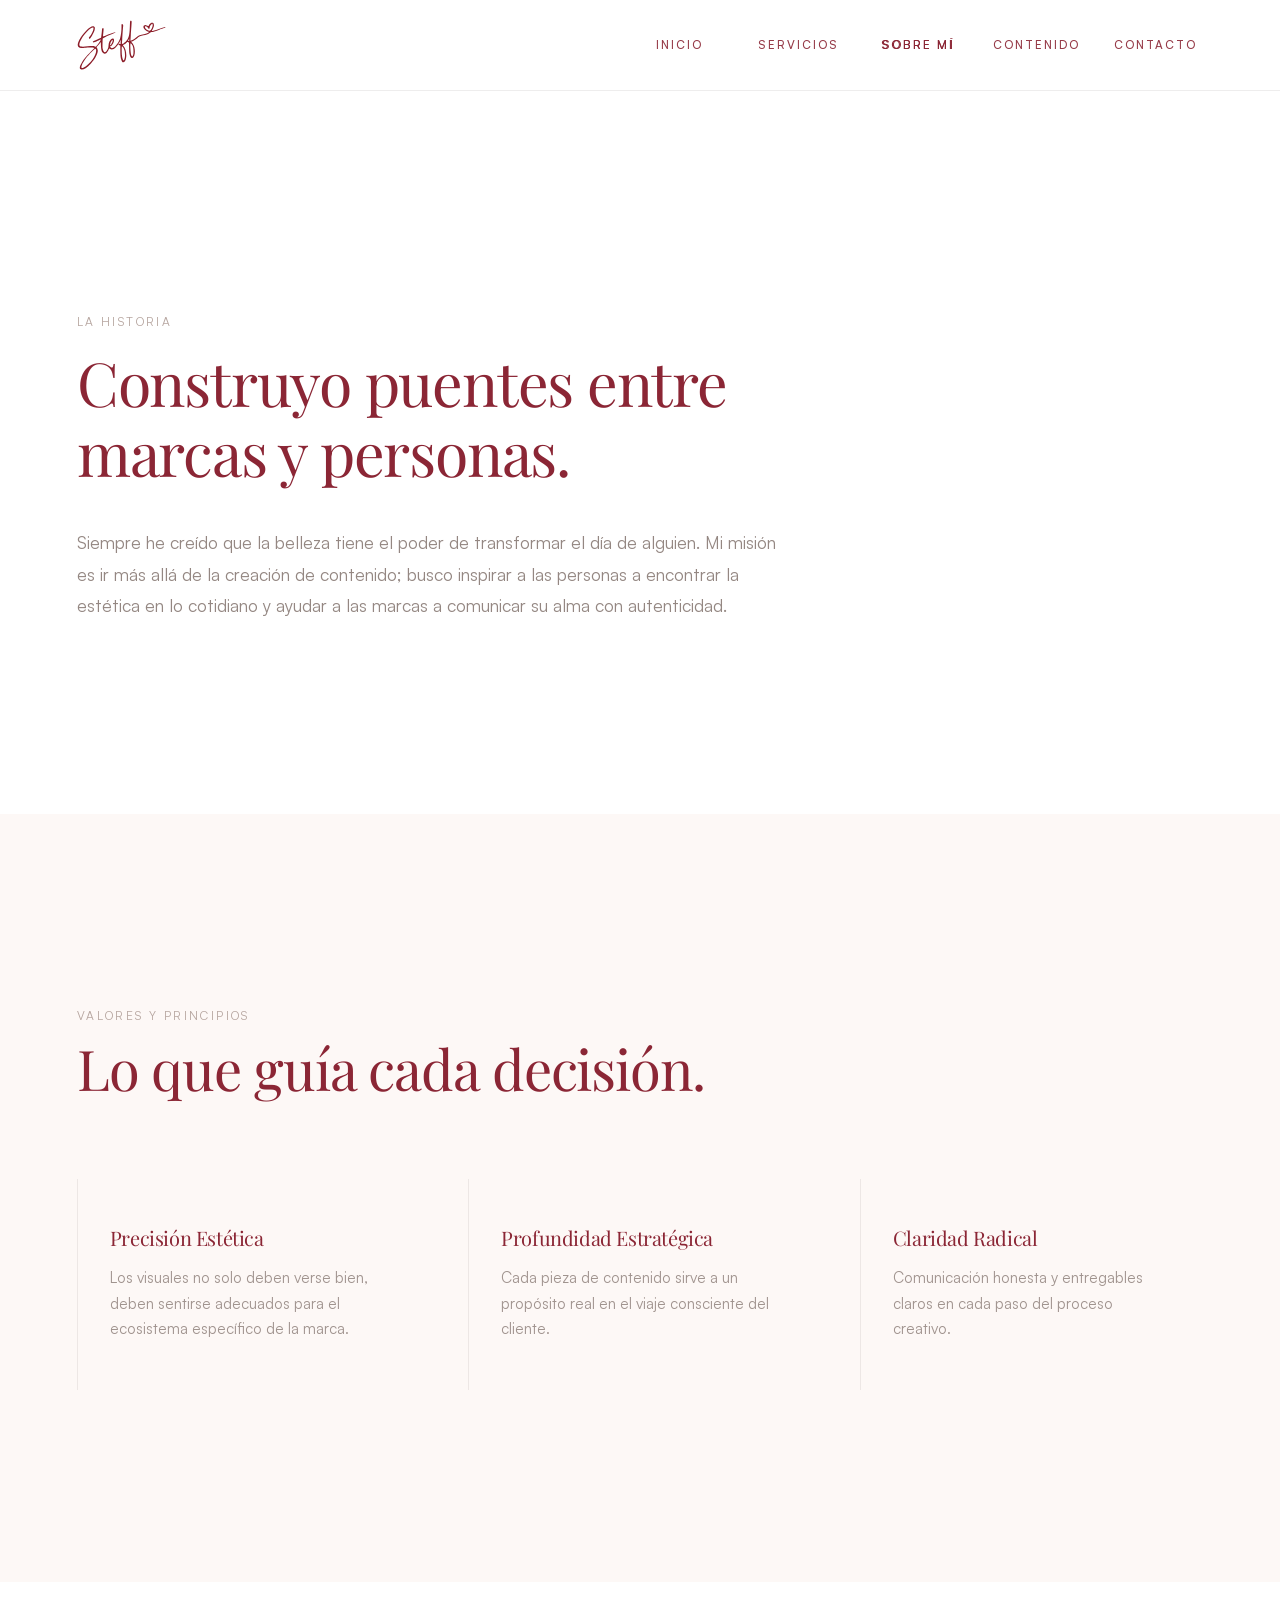
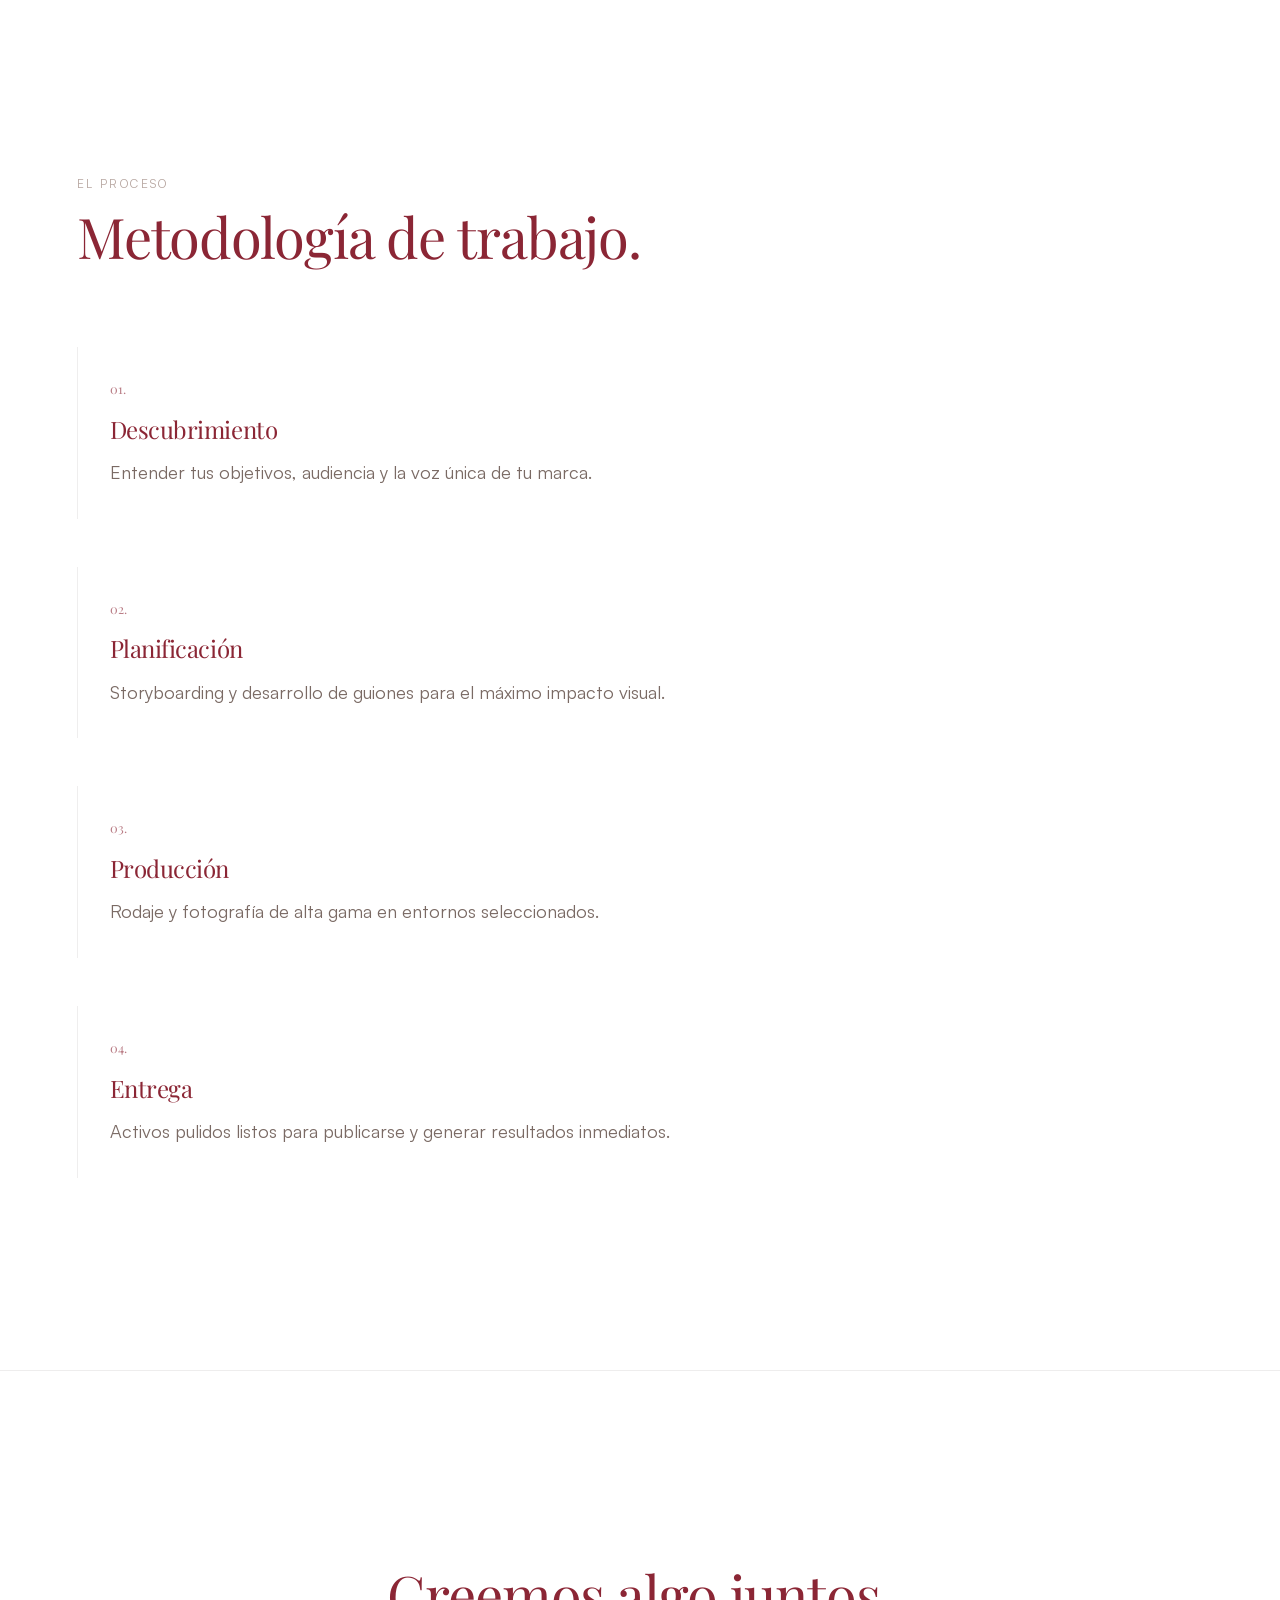
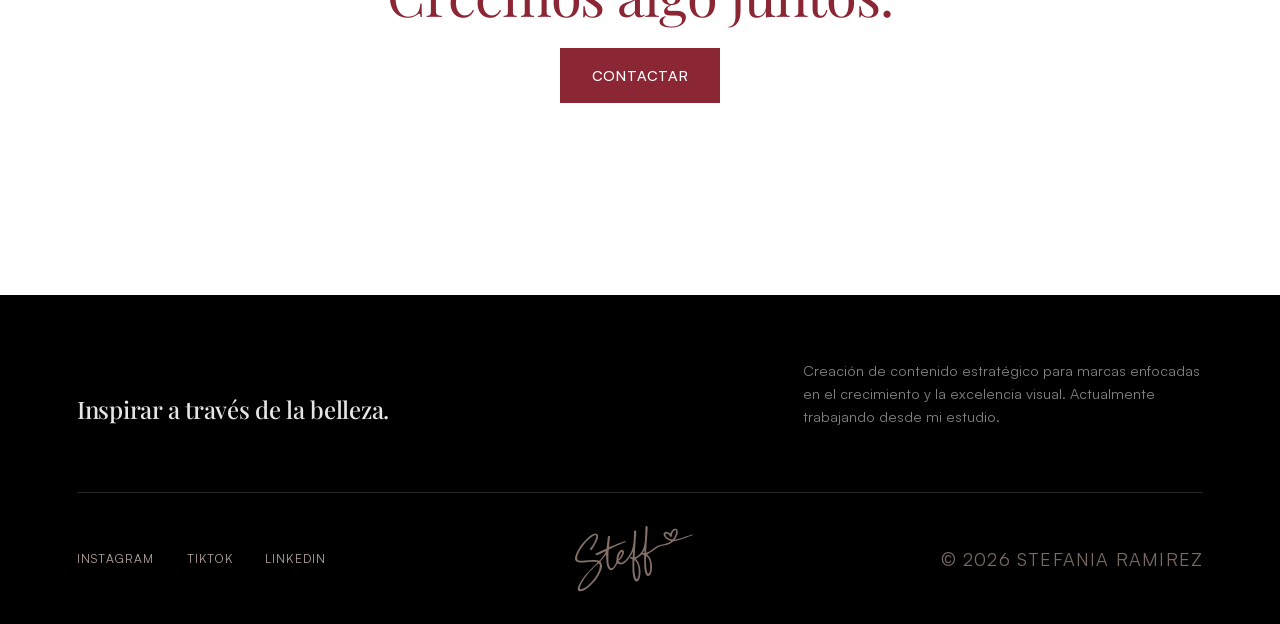
==== commit e4bab4ed: "Remove project page and update navigation across all pages" ====
--- a/about.html
+++ b/about.html
@@ -25,7 +25,6 @@
             <ul class="nav-links">
                 <li><a href="index.html">Inicio</a></li>
                 <li><a href="services.html">Servicios</a></li>
-                <li><a href="work.html">Proyectos</a></li>
                 <li><a href="about.html" class="active">Sobre mí</a></li>
                 <li><a href="content.html">Contenido</a></li>
                 <li><a href="contact.html">Contacto</a></li>
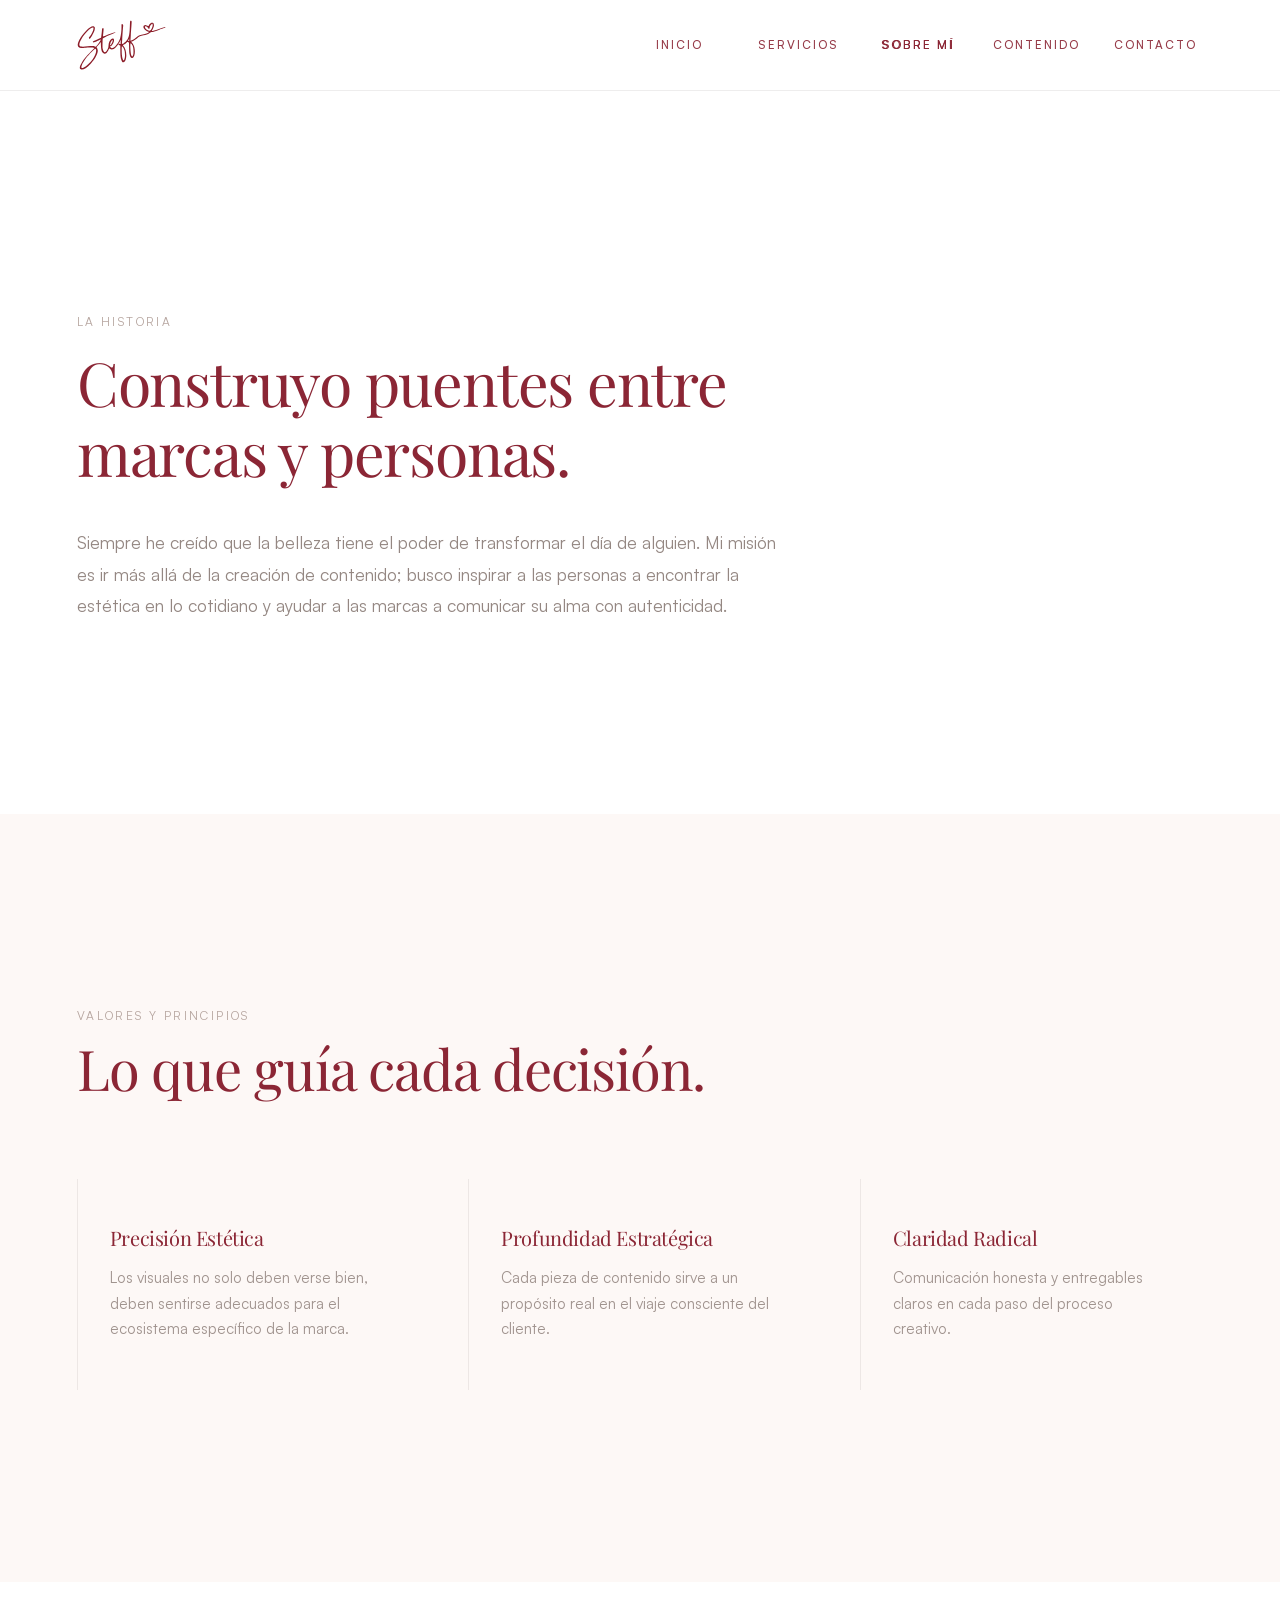
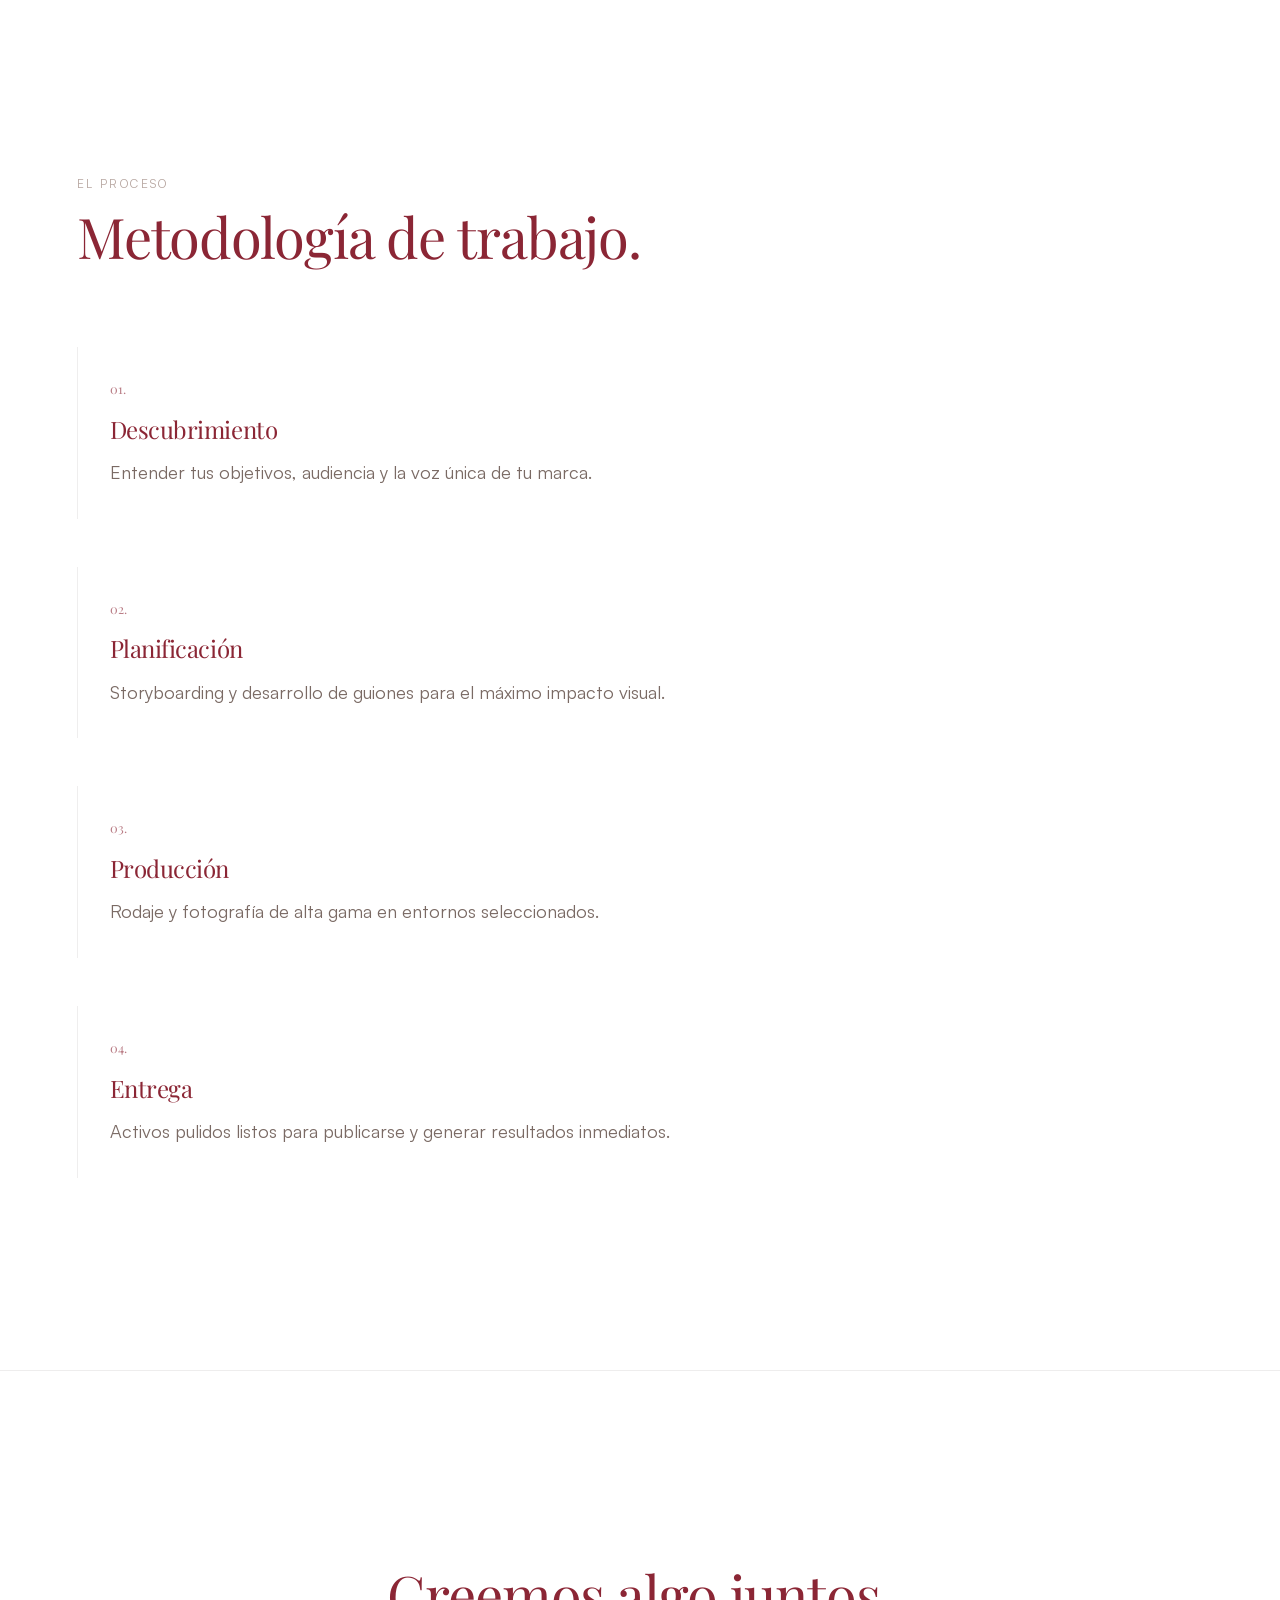
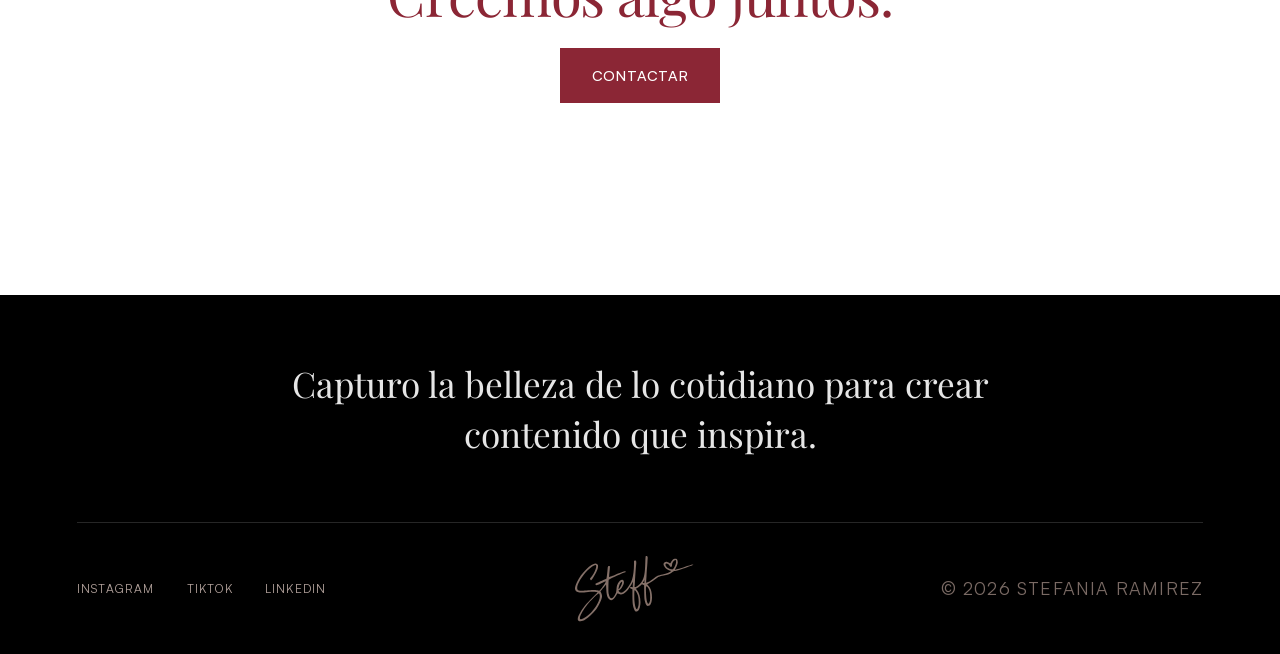
==== commit ee5938c7: "Update footer: replace two-column info with single centered slogan 'Capturo la belleza de lo cotidia" ====
--- a/about.html
+++ b/about.html
@@ -8,6 +8,7 @@
         content="Sobre mí - Steff Ramirez, Directora Creativa. Especializada en estética, diseño y narrativa visual para marcas premium.">
     <title>Sobre mí | Steff Ramirez</title>
     <link rel="stylesheet" href="css/style.css">
+    <link rel="icon" type="image/svg+xml" href="assets/images/favicon-white.svg">
 </head>
 
 <body>
@@ -120,12 +121,7 @@
     <footer>
         <div class="container">
             <div class="footer-top">
-                <div class="footer-logo">Inspirar a través de la belleza.</div>
-                <div style="max-width: 400px;">
-                    <p style="color: rgba(255,255,255,0.5); font-size: 0.9rem;">Creación de contenido estratégico para
-                        marcas enfocadas en el crecimiento y la excelencia visual. Actualmente trabajando desde mi
-                        estudio.</p>
-                </div>
+                <div class="footer-slogan">Capturo la belleza de lo cotidiano para crear contenido que inspira.</div>
             </div>
             <div class="footer-bottom">
                 <div style="display: flex; gap: 2rem;">
--- a/css/style.css
+++ b/css/style.css
@@ -760,16 +760,18 @@
 
 .footer-top {
     display: flex;
-    justify-content: space-between;
-    align-items: flex-end;
+    flex-direction: column;
+    align-items: center;
+    text-align: center;
     margin-bottom: 4rem;
 }
 
-.footer-logo {
-    font-family: var(--font-heading);
-    font-size: 1.5rem;
-    font-weight: 500;
-    letter-spacing: -0.01em;
+.footer-slogan {
+    font-family: var(--font-serif);
+    font-size: clamp(1.5rem, 3vw, 2.2rem);
+    max-width: 800px;
+    line-height: 1.4;
+    color: #ffffff;
     opacity: 0.9;
 }
 
